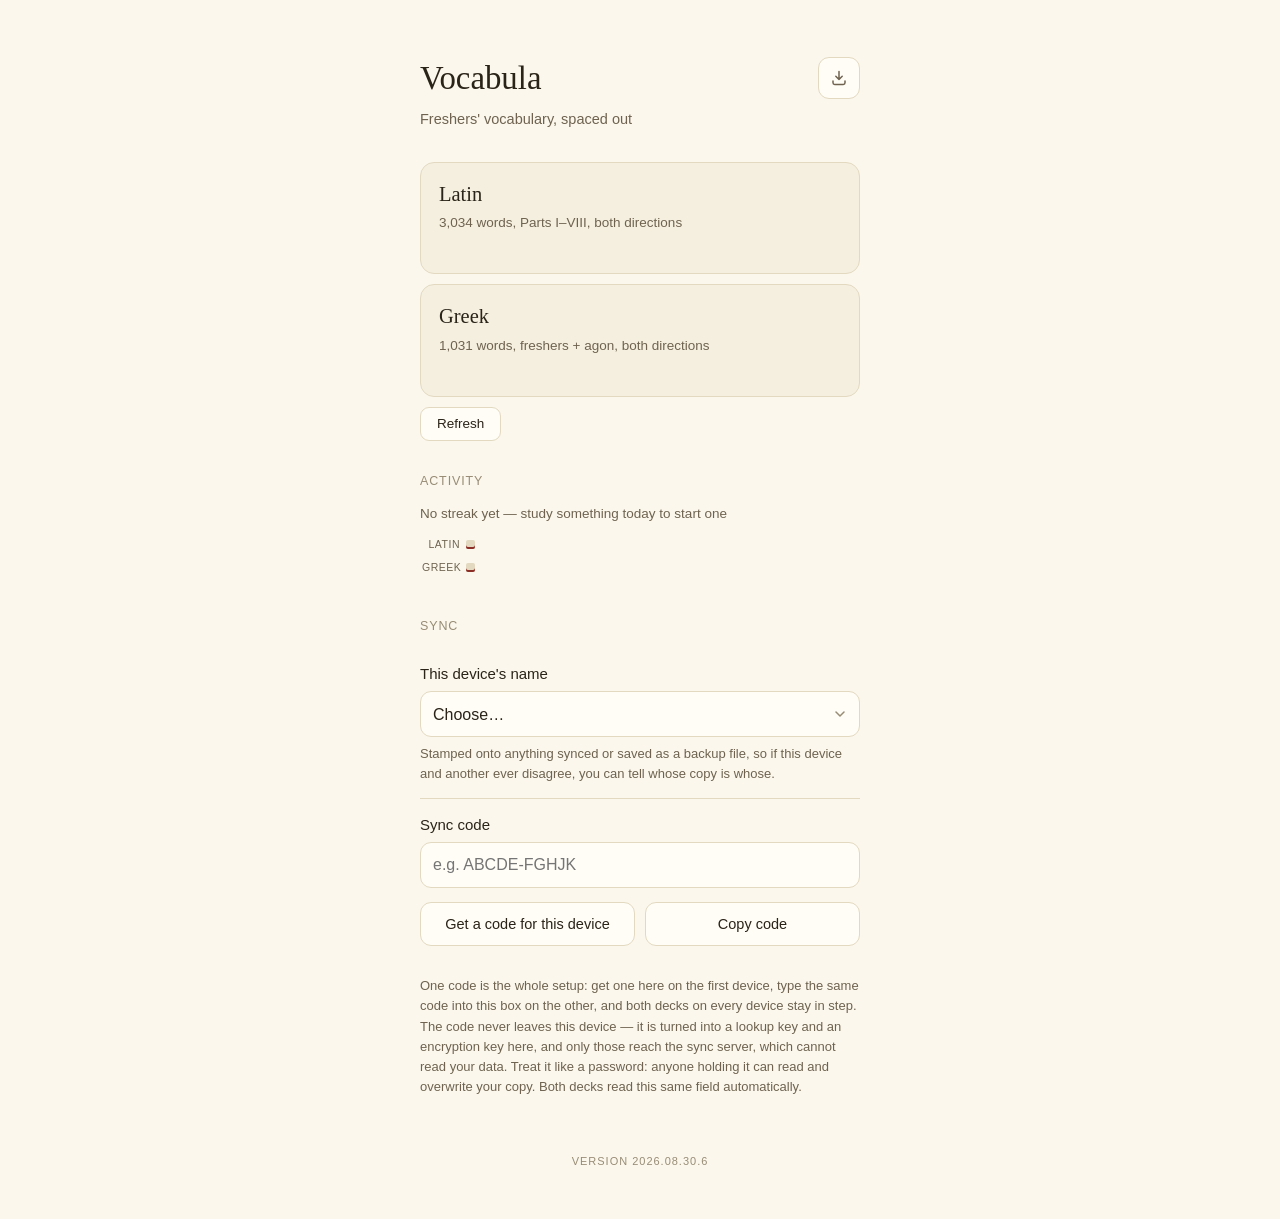
==== index.html @ e0e0a7bd "Add files via upload" ====
<!DOCTYPE html>
<html lang="en" data-palette="vellum" data-theme="light">
<head>
<meta charset="utf-8">
<meta http-equiv="Content-Security-Policy" content="default-src 'none'; script-src 'unsafe-inline' 'self'; style-src 'unsafe-inline' 'self'; img-src 'self' data:; connect-src 'self' https://vocabula-sync.karsten-vun.workers.dev; base-uri 'none'; form-action 'none'">
<meta name="viewport" content="width=device-width, initial-scale=1, viewport-fit=cover, maximum-scale=1, user-scalable=no">
<meta name="apple-mobile-web-app-capable" content="yes">
<meta name="mobile-web-app-capable" content="yes">
<meta name="apple-mobile-web-app-status-bar-style" content="default">
<meta name="apple-mobile-web-app-title" content="Vocabula">
<meta name="theme-color" content="#fbf7ec">
<link rel="apple-touch-icon" href="icon-180.png">
<link rel="icon" href="icon-180.png">
<title>Vocabula</title>
<link rel="stylesheet" href="palettes.css?v=2026.08.30.6">
<!-- Phase 2 (PHASE2_PLAN.md §2.1): the deck list itself, read by the script
     below instead of a hand-written DECKS array. 'self' added to script-src
     above for this -- the old 'unsafe-inline'-only policy blocks a real
     src= script load, same class of gap as the connect-src CSP bug found
     2026-08-16 (that one silently killed fetch(), this one would have
     silently killed the entire page: REGISTRY undefined, every script below
     throwing on first reference).

     Two more pre-existing CSP gaps found live while testing this change,
     fixed in the same line since both were sitting right here: `img-src
     'self'` (no `data:`) was silently blocking the <select> arrow's inline
     SVG background-image everywhere on this page, and `connect-src` never
     included `'self'`, so the version-link self-correction fetch() a few
     screens down (`fetch('deck.html')`) has likely never actually run --
     the version text you see has only ever been the hardcoded fallback,
     manually kept in step. Neither is new; both were just never caught
     because nothing before this session read this page's own console. -->
<script src="decks/registry.js?v=2026.08.30.6"></script>
<!-- shared.js and palettes.css carry ?v=<BUILD> from 2026.08.20.3, and the
     number must be bumped with BUILD (sec95c pins that it matches).
     Why: these two are the only files both pages load by a fixed name, and a
     browser keys its cache on the whole URL. Without the query, a returning
     visitor gets the NEW deck.html against a cached OLD shared.js -- which is
     not a cosmetic problem: 2026.08.20.2 moved avgMsPerRating() into
     shared.js and renderCounts() calls it unguarded on every card, so the
     study screen threw ReferenceError on the first word. Reproduced in the
     in-app browser the same day (transferSize:0 on shared.js, currentStreak
     defined, avgMsPerRating not). The query makes each build's pair a
     distinct URL, so the two can never be mismatched again. -->
<script src="shared.js?v=2026.08.30.6"></script>
<script>
// The launcher's own chrome is always Vellum (fixed, not switchable -- see the
// :root comment below); only light/dark follows the system. Stamped on <html>
// before first paint so palettes.css supplies every variable from the start.
(function(){
  var mq=window.matchMedia&&matchMedia('(prefers-color-scheme: dark)');
  var set=function(){ document.documentElement.dataset.theme=(mq&&mq.matches)?'dark':'light'; };
  set(); if(mq&&mq.addEventListener) mq.addEventListener('change',set);
})();
</script>
<style>
:root{
  --serif:"Palatino","Palatino Linotype","Book Antiqua",Georgia,serif;
  --sans:-apple-system,BlinkMacSystemFont,"SF Pro Text","Helvetica Neue",Arial,sans-serif;
  /* Vellum, the launcher's own chrome colour -- fixed here, not switchable.
     Every colour variable (--bg/--panel/--ink/--coral/--again/--good/...) comes
     from palettes.css via the data-palette="vellum" + data-theme stamped on
     <html> above -- the SAME file the decks read, so this page can never again
     fall out of step with the palette list (it did, 2026-08-16: a hand-copied
     table here lacked the five newest palettes and still carried two retired
     ones, so a deck on Steel or Rubric got a Vellum border, and the retention-
     coloured strip mixed an undefined --again into transparency). The palette
     machinery is used here for exactly one other thing: reading each deck's
     own --coral off a throwaway scoped probe element (paletteAccent() in the
     script), so that deck's nav card can wear its own accent as a border. The
     strip's own colours stay the launcher's vellum, deliberately (2026-08-16,
     scaled back from a per-deck-themed card after it read as cluttered). */
}
/* Today's numbers, inside that deck's own nav card -- replaces the 35-day
   dot-strip that used to live here (2026-08-16, his direct ask: the history
   view is secondary, per-day stats for the deck in front of him matter more).
   One line, no box of its own, same muted small-text idiom as .d above. */
.todayStats{margin-top:8px;font-size:12.5px;color:var(--muted);min-height:1.3em}
*{box-sizing:border-box;-webkit-tap-highlight-color:transparent}
html,body{margin:0;padding:0;background:var(--bg)}
body{
  color:var(--ink); font-family:var(--sans); font-size:16px; line-height:1.6;
  -webkit-font-smoothing:antialiased; -webkit-text-size-adjust:100%;
  padding:calc(52px + env(safe-area-inset-top)) 20px calc(40px + env(safe-area-inset-bottom));
  max-width:30rem; margin:0 auto;
}
h1{font-family:var(--serif);font-weight:400;font-size:2.05rem;margin:0 0 4px}
.sub{color:var(--muted);font-size:14.5px;margin:0 0 30px}

/* ---------- nav cards, same visual language as the decks' own .dir cards ---------- */
a.card{display:block;text-decoration:none;color:inherit;background:var(--panel);
  border:1px solid var(--line);border-radius:14px;padding:15px 18px;margin-bottom:10px}
a.card:active{border-color:var(--coral);background:var(--accent-soft)}
a.card .t{font-family:var(--serif);font-size:1.28rem;margin-bottom:2px}
a.card .d{color:var(--muted);font-size:13.5px}

/* ---------- section labels, same idiom as the decks' .sect h2 ---------- */
.sect{margin-top:30px}
.sect h2{font-size:12.5px;font-weight:500;color:var(--faint);text-transform:uppercase;
  letter-spacing:.07em;margin:0 0 12px}

/* ---------- fields, identical component language to each deck's own Settings ---------- */
.field{padding:14px 0;border-bottom:1px solid var(--line)}
.field:last-child{border-bottom:none}
.field label{display:block;font-size:15px;margin-bottom:5px}
.field .fh{font-size:13px;color:var(--muted);line-height:1.55;margin-top:7px}
.field input[type=text],.field input[type=password],.field select{
  width:100%;height:46px;border:1px solid var(--line);border-radius:11px;padding:0 12px;
  font-size:16px;background:var(--raise);color:var(--ink);font-family:inherit}
.field select{-webkit-appearance:none;appearance:none;
  background-image:url('data:image/svg+xml;utf8,<svg xmlns="http://www.w3.org/2000/svg" width="10" height="6"><path d="M1 1l4 4 4-4" fill="none" stroke="%23988c75" stroke-width="1.5" stroke-linecap="round" stroke-linejoin="round"/></svg>');
  background-repeat:no-repeat;background-position:right 14px center;padding-right:32px}
.field #fDeviceOther{margin-top:10px}
.savedTag{display:inline-flex;align-items:center;gap:5px;font-size:12.5px;color:var(--good);
  margin-left:8px;opacity:0;transition:opacity .25s ease}
.savedTag.on{opacity:1}

/* ---------- Export all (2026-08-21, his ask -- Riverbank's launcher feature,
   re-plumbed for this page's async storage). The glyph is this page's own:
   an arrow settling into an open tray, drawn in the select-arrow's stroke
   style (1.5px, round caps, currentColor) rather than Riverbank's heavy
   unicode arrow, which sat oddly against everything else here. Beside the
   h1, so saving backups reads as an app-level act, not one deck's. ---------- */
.h1Row{display:flex;align-items:center;justify-content:space-between;gap:12px;margin:0 0 4px}
.h1Row h1{margin-bottom:0}
.exportBtn{flex:0 0 auto;width:42px;height:42px;display:flex;align-items:center;justify-content:center;
  border:1px solid var(--line);border-radius:11px;background:var(--raise);color:var(--muted);cursor:pointer;padding:0}
.exportBtn:active{border-color:var(--coral);background:var(--accent-soft);color:var(--ink)}
.exportBtn:disabled{opacity:.5;cursor:default}
.exportNote{font-size:12.5px;color:var(--muted);margin:2px 0 0;min-height:0}
.exportNote:empty{margin:0}
.exportNote.bad{color:var(--coral)}

/* ---------- version line, same idiom as the decks' own .build ---------- */
.verlink{display:block;text-align:center;margin:34px 0 0;padding:8px;font-size:11px;
  letter-spacing:.09em;text-transform:uppercase;color:var(--faint);text-decoration:none}
.verlink:active{color:var(--coral)}

/* ---------- sync code row: the code field's action buttons + status line ---------- */
.pairRow{display:flex;gap:10px;margin-top:10px}
.pairBtn{flex:1;min-height:44px;border:1px solid var(--line);border-radius:11px;background:var(--raise);
  color:var(--ink);font-size:14.5px;font-family:inherit;cursor:pointer;padding:8px 10px;line-height:1.25}
.pairBtn:active{border-color:var(--coral);background:var(--accent-soft)}
.pairPanel{margin-top:12px;padding:14px;border:1px solid var(--line);border-radius:11px;background:var(--raise)}
.pairPanel textarea{width:100%;border:1px solid var(--line);border-radius:9px;
  padding:8px 10px;font-size:12.5px;font-family:ui-monospace,Menlo,monospace;color:var(--muted);
  background:var(--panel);resize:vertical;word-break:break-all}
.pairStatus{font-size:13px;color:var(--good);margin-top:10px;min-height:1em}
.pairStatus.bad{color:var(--coral)}

/* ---------- manual force-refresh of the two cards above, straight off the
   sync server -- see the big comment block near renderDeckProgress() below
   for why this exists at all. Small and secondary by design: the automatic
   check already runs on every load, this is only for "no, right now". ---------- */
.refreshRow{display:flex;align-items:center;gap:12px;margin:2px 0 26px}
.refreshBtn{height:34px;padding:0 16px;border:1px solid var(--line);border-radius:9px;
  background:var(--raise);color:var(--ink);font-size:13.5px;font-family:inherit;cursor:pointer}
.refreshBtn:active{border-color:var(--coral);background:var(--accent-soft)}
.refreshBtn:disabled{opacity:.5;cursor:default}
.refreshStatus{font-size:12.5px;color:var(--muted)}
.refreshStatus.bad{color:var(--coral)}

/* ---------- Phase 2 (PHASE2_PLAN.md §2.2): cross-deck dashboard. Read-only
   throughout, same guarantee as the per-card strips above -- everything here
   only ever reads state[KEY], nothing is written back to any deck. ---------- */
.streakLine{font-size:13.5px;color:var(--muted);margin-bottom:10px;min-height:1.4em}
/* One shared horizontal scroll for every visible deck's row, so scrolling is
   a single action across all of them at once (PLATFORM_PLAN.md §6a) rather
   than N independently-scrolling strips that drift out of alignment. */
.calAllScroll{overflow-x:auto;-webkit-overflow-scrolling:touch;padding:2px 2px 10px}
.calDeckRow{display:flex;align-items:center;gap:6px;margin-bottom:6px}
.calDeckRow:last-child{margin-bottom:0}
.calDeckRow .lbl{flex:0 0 auto;width:38px;font-size:10.5px;color:var(--muted);
  text-transform:uppercase;letter-spacing:.05em;text-align:right}
.calDeckRow .dots{display:flex;gap:2px}
.calDot{width:9px;height:9px;border-radius:2px;background:var(--line);flex:0 0 auto}
.calDot.today{box-shadow:inset 0 -2px 0 var(--coral)}
</style>
</head>
<body>
<div class="h1Row">
  <h1>Vocabula</h1>
  <button type="button" id="btnExportAll" class="exportBtn" aria-label="Save a backup file of every deck">
    <svg width="18" height="18" viewBox="0 0 18 18" aria-hidden="true">
      <path d="M9 2.5v8M5.8 7.3L9 10.5l3.2-3.2" fill="none" stroke="currentColor" stroke-width="1.5" stroke-linecap="round" stroke-linejoin="round"/>
      <path d="M3 12v1.8A1.7 1.7 0 0 0 4.7 15.5h8.6a1.7 1.7 0 0 0 1.7-1.7V12" fill="none" stroke="currentColor" stroke-width="1.5" stroke-linecap="round" stroke-linejoin="round"/>
    </svg>
  </button>
</div>
<p class="sub">Freshers' vocabulary, spaced out</p>
<p class="exportNote" id="exportNote"></p>

<div id="deckCards"></div>
<div class="refreshRow">
  <button type="button" id="btnRefreshCards" class="refreshBtn">Refresh</button>
  <span class="refreshStatus" id="refreshStatus"></span>
</div>
<div class="sect">
  <h2>Activity</h2>
  <div class="streakLine" id="streakLine"></div>
  <div class="calAllScroll" id="calAllScroll"></div>
</div>
<div class="sect">
  <h2>Sync</h2>
  <div class="field">
    <label for="fDevice">This device's name</label>
    <select id="fDevice">
      <option value="" disabled hidden>Choose…</option>
      <option value="Mac">Mac</option>
      <option value="Mac Web">Mac Web</option>
      <option value="iPhone">iPhone</option>
      <option value="iPhone Web">iPhone Web</option>
      <option value="other">Other…</option>
    </select>
    <input type="text" id="fDeviceOther" placeholder="Device name" autocapitalize="words" autocorrect="off" spellcheck="false" hidden>
    <div class="fh">Stamped onto anything synced or saved as a backup file, so if this device and another ever disagree, you can tell whose copy is whose.</div>
  </div>
  <div class="field">
    <label for="fSyncCode">Sync code <span class="savedTag" id="savedCode">✓ saved</span></label>
    <input type="text" id="fSyncCode" placeholder="e.g. ABCDE-FGHJK" autocapitalize="characters" autocorrect="off" spellcheck="false" autocomplete="off">
    <div class="pairRow" style="margin-top:14px">
      <button type="button" id="btnNewCode" class="pairBtn">Get a code for this device</button>
      <button type="button" id="btnCopyCode" class="pairBtn">Copy code</button>
    </div>
    <div class="pairStatus" id="pairStatus"></div>
    <div class="fh">One code is the whole setup: get one here on the first device, type the same code
      into this box on the other, and both decks on every device stay in step. The code never leaves
      this device — it is turned into a lookup key and an encryption key here, and only those reach
      the sync server, which cannot read your data. Treat it like a password: anyone holding it can
      read and overwrite your copy. Both decks read this same field automatically.</div>
  </div>
</div>

<a class="verlink" id="verLink" href="deck.html?deck=latin#changelog">Version 2026.08.30.6</a>

<script>
// ---------- shared sync settings: the ONE place the sync code and this device's
// name live, read by both decks (deck.html's loadSyncShared()) and this page.
// The code is never copied into a deck's own state, so it can never end up in
// a payload or an export. The old gist key (vocabula.gist.v1) is read once for
// its device name and then removed -- it held a token nothing needs any more.
const SYNC_SHARED_KEY='vocabula.sync.v1';
const LEGACY_GIST_SHARED_KEY='vocabula.gist.v1';
const SYNC_ENDPOINT='https://vocabula-sync.karsten-vun.workers.dev';
const SYNC_MAX_BYTES=20*1024*1024;   // mirrors deck.html's own cap -- matches the Worker's, KV values top out at 25 MiB
const SYNC_KEEPALIVE_MAX=60*1024;    // mirrors deck.html's own -- a keepalive fetch over ~64KiB is a spec-level network error, not just a dropped flag
const $=id=>document.getElementById(id);
function loadShared(){
  let cur={};
  try{ cur=JSON.parse(localStorage.getItem(SYNC_SHARED_KEY))||{}; }catch(e){}
  if(cur&&typeof cur==='object'&&Object.prototype.hasOwnProperty.call(cur,'__proto__')) delete cur['__proto__'];
  // installId (2026.08.19.5): one permanent random id per copy of the app,
  // minted by whichever page reads the shared blob first and never changed --
  // same rule and same alphabet as deck.html's randomInstallId(). Stamped on
  // the launcher's own push as `from` so the sync Worker can tell installs
  // apart (it keeps a spare copy only when a different install takes over).
  const out={syncCode:(typeof cur.syncCode==='string')?cur.syncCode:'', deviceName:(typeof cur.deviceName==='string')?cur.deviceName:'',
             installId:(typeof cur.installId==='string'&&/^[a-z0-9]{8}$/.test(cur.installId))?cur.installId:''};
  let changed=false;
  try{
    const legacy=localStorage.getItem(LEGACY_GIST_SHARED_KEY);
    if(legacy){
      try{ const g=JSON.parse(legacy); if(g&&typeof g.deviceName==='string'&&!out.deviceName) out.deviceName=g.deviceName; }catch(e){}
      localStorage.removeItem(LEGACY_GIST_SHARED_KEY);
      changed=true;
    }
  }catch(e){}
  if(!out.installId){ out.installId=randomInstallId(); changed=true; }
  if(changed) saveShared(out);
  return out;
}
function randomInstallId(){
  const chars='abcdefghijklmnopqrstuvwxyz0123456789';
  const bytes=crypto.getRandomValues(new Uint8Array(8));
  let s=''; for(let i=0;i<8;i++) s+=chars[bytes[i]%chars.length];
  return s;
}
// Writes back on top of whatever the blob already holds. It used to rebuild
// the blob from {syncCode, deviceName} alone and so silently dropped the
// extraction key deck.html keeps in the same blob every time a name or a new
// code was saved here (found 2026-08-19, fixed with the installId work --
// deck.html's saveSyncShared() now spreads the current object the same way).
function saveShared(patch){
  let cur={};
  try{ cur=JSON.parse(localStorage.getItem(SYNC_SHARED_KEY))||{}; }catch(e){}
  if(cur&&typeof cur==='object'&&Object.prototype.hasOwnProperty.call(cur,'__proto__')) delete cur['__proto__'];
  const next=Object.assign({syncCode:'',deviceName:''},cur,patch);
  try{ localStorage.setItem(SYNC_SHARED_KEY, JSON.stringify(Object.assign({},next,{syncCode:next.syncCode||'',deviceName:next.deviceName||''}))); }catch(e){}
  return next;
}
function flash(id){
  const el=$(id);
  el.classList.add('on');
  clearTimeout(el._t);
  el._t=setTimeout(()=>el.classList.remove('on'),1600);
}
// Presets cover the devices actually in use; "Other…" reveals a free-text
// field for anything else, so the dropdown never blocks an unlisted device.
const DEVICE_PRESETS=['Mac','Mac Web','iPhone','iPhone Web'];
function applyDeviceName(name){
  if(DEVICE_PRESETS.includes(name)){
    $('fDevice').value=name; $('fDeviceOther').hidden=true; $('fDeviceOther').value='';
  }else if(name){
    $('fDevice').value='other'; $('fDeviceOther').hidden=false; $('fDeviceOther').value=name;
  }else{
    $('fDevice').value=''; $('fDeviceOther').hidden=true; $('fDeviceOther').value='';
  }
}
(function init(){
  const s=loadShared();
  applyDeviceName(s.deviceName||'');
  $('fSyncCode').value=s.syncCode||'';
})();
$('fDevice').addEventListener('change',e=>{
  const v=e.target.value;
  if(v==='other'){
    $('fDeviceOther').hidden=false; $('fDeviceOther').focus();
    saveShared({deviceName:$('fDeviceOther').value.trim()});
  }else{
    $('fDeviceOther').hidden=true; $('fDeviceOther').value='';
    saveShared({deviceName:v});
  }
});
$('fDeviceOther').addEventListener('change',e=>{ saveShared({deviceName:e.target.value.trim()}); });

// ---------- the sync code itself. Same helpers as deck.html's, kept
// deliberately tiny and identical: a readable 10-character code with no
// 0/O/1/I, normalised on input (case, spaces, optional dash), rejected rather
// than guessed when it isn't one. Changing an existing code asks first --
// this device stops syncing with anything still on the old one -- and Cancel
// is a genuine no-op. What the DECKS do about a changed code (look at what the
// new slot holds before pushing anything) is decided there, on their next
// load, from this same field.
function randomSyncCode(){
  const chars='ABCDEFGHJKLMNPQRSTUVWXYZ23456789';
  const bytes=crypto.getRandomValues(new Uint8Array(10));
  let s=''; for(let i=0;i<10;i++){ s+=chars[bytes[i]%chars.length]; if(i===4) s+='-'; }
  return s;
}
function normaliseSyncCode(raw){
  const s=String(raw||'').toUpperCase().replace(/[^A-Z2-9]/g,'');
  if(s.length!==10||/[01IO]/.test(s)) return null;
  return s.slice(0,5)+'-'+s.slice(5);
}
function pairStatus(msg,bad){
  const el=$('pairStatus');
  el.textContent=msg||'';
  el.classList.toggle('bad',!!bad);
}
function replaceMessage(){
  return 'This device already has a sync code set up.\n\n'+
    'OK = replace it with the new one. This device will stop syncing with anything still on the old code; '+
    'each deck looks at what the new code holds before it pushes anything.\n'+
    'Cancel = keep the code this device already has.';
}
// Distinct from replaceMessage() above, and used only by btnNewCode(): that
// button now pushes both decks' local copies immediately (see
// pushDeckFromLauncher()), unlike typing an existing code into the field
// above, which still only ever defers to each deck's own reconcile-first
// check on its next load. Sharing one message between the two would either
// overclaim what typing a code in does, or underclaim what generating one now
// does -- worth the extra function to keep both honest.
function replaceAndPushMessage(){
  return 'This device already has a sync code set up.\n\n'+
    'OK = replace it with a new one and push what’s on this device up to it right now. '+
    'This device will stop syncing with anything still on the old code.\n'+
    'Cancel = keep the code this device already has.';
}
$('fSyncCode').addEventListener('change',e=>{
  const raw=e.target.value, cur=loadShared().syncCode;
  if(!raw.trim()){
    if(cur&&confirm('Switch sync off on this device? Nothing is deleted anywhere; the other devices keep going. You can type the same code back in later.')){
      saveShared({syncCode:''}); pairStatus('Sync switched off on this device.');
    } else e.target.value=cur;
    return;
  }
  const code=normaliseSyncCode(raw);
  if(!code){ pairStatus('That doesn’t look like a sync code — it is ten letters/digits, like ABCDE-FGHJK.',true); e.target.value=cur; return; }
  if(code===cur){ e.target.value=cur; return; }
  if(cur&&!confirm(replaceMessage())){ e.target.value=cur; pairStatus('Left as it was.'); return; }
  saveShared({syncCode:code}); e.target.value=code; flash('savedCode');
  pairStatus('Code saved — open a deck and it will pick up whatever this code holds.');
  renderAll(); checkSync(true);
});
// Pushes both decks' current local copies up under the fresh code, rather
// than just minting it and hoping the owner remembers to open a deck
// afterward -- see pushDeckFromLauncher()'s own comment for why that hope was
// exactly the gap. The field and both buttons stay disabled for the round
// trip: the old version showed a green "✓ saved" tag and a plain, calmly-
// sitting code the instant it was minted, which read as "done" well before
// anything had reached the server -- copy it and switch devices in that gap
// and the other end found nothing under the code at all, not a stale copy
// (FINALISATION_PLAN.md §5.2). Disabling the controls can't stop a tab close,
// but it does make "not done yet" impossible to miss, and makes copying the
// code out mid-push a deliberate act rather than the easy default.
let newCodeBusy=false;
$('btnNewCode').addEventListener('click',async()=>{
  if(newCodeBusy) return;
  const cur=loadShared().syncCode;
  if(cur&&!confirm(replaceAndPushMessage())){ pairStatus('Left as it was.'); return; }
  const code=randomSyncCode();
  saveShared({syncCode:code}); $('fSyncCode').value=code;
  newCodeBusy=true;
  const btnNew=$('btnNewCode'), btnCopy=$('btnCopyCode'), field=$('fSyncCode');
  btnNew.disabled=true; btnCopy.disabled=true; field.disabled=true;
  btnNew.textContent='Saving…';
  pairStatus('Saving to the sync server — don’t switch devices yet…');
  try{
    if(!dbPromise) dbPromise=openDeckDb();
    const db=await dbPromise;
    const deviceName=loadShared().deviceName||'';
    const results=await Promise.allSettled(DECKS.map(d=>pushDeckFromLauncher(db,code,d,deviceName)));
    const outcomes=results.map((r,i)=>r.status==='fulfilled'?r.value:{id:DECKS[i].id,ok:false,error:(r.reason&&r.reason.message)||String(r.reason)});
    const pushed=outcomes.filter(o=>o.ok);
    const failed=outcomes.filter(o=>o.ok===false&&!o.skipped);
    const skipped=outcomes.filter(o=>o.skipped);
    if(failed.length){
      pairStatus('Pushed '+pushed.length+' of '+(outcomes.length-skipped.length)+' — '+
        failed.map(o=>o.id+' failed ('+o.error+')').join('; ')+
        '. Try again before switching devices.',true);
    } else if(!pushed.length){
      pairStatus('No deck has been opened on this device yet, so there was nothing local to push. '+
        'Open Latin or Greek here first — it will push its own copy up on its own.');
    } else {
      flash('savedCode');
      pairStatus('New code saved and pushed'+(skipped.length?' ('+skipped.map(o=>o.id).join(', ')+' skipped — never opened here)':'')+
        ' — safe to type into the other device now.');
    }
    await renderAll();
  } finally {
    newCodeBusy=false;
    btnNew.disabled=false; btnCopy.disabled=false; field.disabled=false;
    btnNew.textContent='Get a code for this device';
  }
});
$('btnCopyCode').addEventListener('click', async ()=>{
  const code=loadShared().syncCode;
  if(!code){ pairStatus('No code on this device yet — get one first.',true); return; }
  try{ await navigator.clipboard.writeText(code); pairStatus('Copied — type or paste it into the other device.'); return; }catch(e){}
  // navigator.clipboard.writeText can silently reject with no error a user
  // ever sees, notably inside an installed (Add to Home Screen/Dock)
  // standalone PWA on iOS -- exactly how this app is normally run. The
  // older, synchronous execCommand path doesn't depend on the async
  // Permissions API at all, so it's tried here as a second real attempt.
  const el=$('fSyncCode'); el.focus(); el.select();
  try{ if(document.execCommand('copy')){ pairStatus('Copied.'); return; } }catch(e){}
  pairStatus('Couldn’t copy automatically — the code above is selected; copy it by hand.',true);
});

// ---------- version line: the text above is a hardcoded fallback (kept in step
// by hand, same discipline as the rest of a BUILD bump) so it's never blank --
// this then confirms/corrects it live against deck.html's own const BUILD, so
// a forgotten hand-edit here can't go stale silently. ----------
fetch('deck.html',{cache:'no-store'}).then(r=>r.text()).then(text=>{
  const m=text.match(/const BUILD='([^']+)'/);
  if(m) $('verLink').textContent='Version '+m[1];
}).catch(()=>{ /* offline or blocked -- the hardcoded fallback above stands */ });

// ============================================================
// Per-deck card content: today's stats, one line, inside that deck's own
// nav card. READ-ONLY throughout -- everything below only ever reads a
// deck's stores, never writes them. This page cannot alter either deck's
// real state. The maths (dayKey/heatCellBg/etc.) is copied verbatim from
// deck.html, with S.settings.* turned into explicit parameters since this
// page holds two decks' state at once, not one global S.
//
// Where a deck's state lives (Phase 1 step 3, 2026-08-16): IndexedDB
// `vocabula`, store `state`, key = the deck's KEY -- everything but the review
// log, which is all this page needs (days + settings + palette/theme/summary).
// The pre-cutover copies (IndexedDB `kv` blob, localStorage full blob) are
// read as fallbacks so a device that has not opened a deck since the cutover
// still shows something. Palette/theme for the card border come from the
// tiny boot record in localStorage (KEY.boot) synchronously, so the border
// is right on the very first frame; everything else fills in as soon as
// IndexedDB answers.
//
// This card's own content has been redesigned twice on the same day
// (2026-08-16) and both times the record of what was tried and rejected is
// worth keeping so a future session doesn't re-walk the same ground:
//   1. Original: a two-line card (35-day dot-strip + four stat chips, all
//      re-themed to that deck's own saved palette) -- cut for reading as
//      cluttered (PLATFORM_PLAN.md §6b).
//   2. Scaled back to one line, a plain 35-day dot-strip, no numbers, in the
//      launcher's own fixed vellum.
//   3. **This version**: even the dot-strip is gone from the card. His own
//      direct ask -- history-over-time is secondary, what matters on this
//      page is today's numbers for the deck in front of him. The 35-day (and
//      full-history) view didn't disappear, it moved to its own "Activity"
//      section below the cards, shared across both decks on one axis -- see
//      that section's own comment further down. The card itself now shows
//      only: the existing "what to do now" line (summaryLine(), unchanged)
//      and a new one-line today readout (renderTodayStats(), below).
// The deck's saved palette still shows up on the card, just as its border
// only -- paletteAccent() below pulls one colour (--coral) off a throwaway
// scoped probe element (palettes.css being the single source of truth).
// ============================================================
const HOUR=3600000, DAY=86400000;
const dayKey=(ts,roll)=>Math.floor((ts-new Date(ts).getTimezoneOffset()*60000-roll*HOUR)/DAY);
// Phase 2 (PHASE2_PLAN.md §2.1): DECKS now derives from REGISTRY (decks/
// registry.js) instead of being hand-written here -- a deck added to the
// registry shows up on the launcher with no index.html edit. Archived decks
// (D3) are filtered out: hidden from the launcher, not deleted -- their
// storage/sync slot is untouched and they stay reachable by a direct
// deck.html?deck=<id> URL or a pinned icon.
// Phase 4 (PHASE3_4_HANDOFF.md §2): mergeRegistry (shared.js) folds in any
// device-created decks (localStorage, USER_DECKS_KEY) alongside the static
// REGISTRY -- a triaged deck shows up on the launcher with no further
// wiring, same as the static rows always have.
function loadUserDecks(){
  try{ const v=JSON.parse(localStorage.getItem(USER_DECKS_KEY)); return Array.isArray(v)?v:[]; }
  catch(e){ return []; }
}
const DECKS=mergeRegistry(REGISTRY,loadUserDecks()).filter(d=>!d.archived).map(d=>({
  id:d.id, key:d.key, title:d.title, blurb:d.blurb,
  card:'card'+d.id, today:'today'+d.id
}));
function esc(s){ return String(s==null?'':s).replace(/[&<>"']/g,c=>({'&':'&amp;','<':'&lt;','>':'&gt;','"':'&quot;',"'":'&#39;'}[c])); }
// Renders the deck nav cards from DECKS -- replaces two hand-written
// <a class="card"> blocks. Must run before renderAll(), which looks up
// each card/today/sub element by id.
function renderDeckCards(){
  $('deckCards').innerHTML=DECKS.map(d=>
    '<a class="card" href="deck.html?deck='+esc(d.id)+'" id="'+d.card+'">'+
      '<div class="t">'+esc(d.title)+'</div>'+
      '<div class="d" id="'+d.card+'Sub">'+esc(d.blurb)+'</div>'+
      '<div class="todayStats" id="'+d.today+'"></div>'+
    '</a>'
  ).join('');
}


// One colour, read off palettes.css via a throwaway scoped element rather
// than a hand-copied hex table -- keeps the CSS the only place these values
// are ever written down. display:none would risk an unresolved computed
// style in some engines since it drops the box entirely; visibility:hidden
// keeps the box (zero-sized, off-flow) so the custom property still resolves.
// An unknown palette name simply inherits the launcher's own vellum accent.
function paletteAccent(palette,theme){
  const probe=document.createElement('div');
  probe.style.cssText='position:absolute;visibility:hidden;width:0;height:0;overflow:hidden';
  probe.dataset.palette=palette; probe.dataset.theme=theme;
  document.body.appendChild(probe);
  const c=getComputedStyle(probe).getPropertyValue('--coral').trim();
  probe.remove();
  return c;
}
function resolveTheme(theme){
  if(theme==='auto') return (window.matchMedia&&matchMedia('(prefers-color-scheme: dark)').matches)?'dark':'light';
  return theme==='dark'?'dark':'light';
}
function paintBorder(cardId,palette,theme){
  const c=paletteAccent(palette||'vellum',resolveTheme(theme));
  if(c) $(cardId).style.borderColor=c;
}
// "What to do now" (PHASE2_PLAN.md §2.3/§2.2): reads a deck's own
// S.summary, written by that deck on every save() and once at boot. A
// device that has never opened this deck since the build carrying §2.3
// shipped has no summary yet -- renderDeckCards()'s static blurb stands
// until it does, same "never blank, degrade to the fallback" idiom as the
// version link at the foot of this page.
function relDay(day,todayKey){
  const diff=todayKey-day;
  if(diff<=0) return null;                 // today, or (clock skew) the future -- say nothing extra
  return diff===1?'yesterday':(diff+' days ago');
}
function summaryLine(data,rollover){
  if(!data||!data.summary) return null;
  const sum=data.summary;
  const d=dayKey(Date.now(),rollover);
  const n=(sum.due|0)+(sum.learn|0)+(sum.intro|0);
  const base=n?(n+' word'+(n===1?'':'s')+' ready'):'Nothing due right now';
  const rel=relDay(sum.day,d);
  return rel?(base+' · as of '+rel):base;
}
// Compact duration text -- "0m" / "<1m" / "6m" / "1h 12m". Rounds to the
// minute; nothing on a launcher card needs second-level precision. Exact zero
// is its own case: "<1m" for a day with no study at all claims a few seconds
// that never happened, and it read especially oddly next to a done-count of
// nothing. "<1m" now means what it says -- some study, under a minute of it.
function fmtDuration(ms){
  if(!(ms>0)) return '0m';
  const mins=Math.round(ms/60000);
  if(mins<1) return '<1m';
  if(mins<60) return mins+'m';
  return Math.floor(mins/60)+'h '+(mins%60)+'m';
}
// avgMsPerRating() moved to shared.js (2026-08-20) so deck.html's own
// top-bar time estimate reads the exact same number, not a second
// implementation that could drift from this one.
// Today's numbers for one deck (his 2026-08-16 ask, replacing the 35-day
// dot-strip that used to render here -- see the section comment above).
// "Due" is deliberately the narrow FSRS sense (S.summary.due alone,
// genuinely-scheduled reviews) rather than the broader due+learn+intro
// "ready" total the .d line above already shows -- a distinct, useful
// number, not a restatement. Time spent comes straight from today's day
// record; the "~Nm to go" projection (spent + avg-ms/rating × words still
// ready) only appears once there's enough trailing data to make it more
// than a guess, and only when there's anything left to project.
// `done` is read from today's own day record, NOT from summary.doneToday
// (2026-08-17). The summary is a snapshot stamped when that deck last saved,
// which is why summaryLine() above discloses "as of yesterday" when it is
// stale -- but this line took doneToday from that same stale snapshot while
// taking the time beside it from today's live day record. A deck last opened
// yesterday therefore read "12 due · 143 done · 0m": yesterday's review count
// presented as today's, next to today's true zero minutes, the two halves of
// one sentence disagreeing about which day they meant. days[] is keyed by
// day, so reading it directly cannot misattribute: on a stale snapshot
// there is simply no record for today yet and it correctly says 0.
// `due` genuinely cannot be recomputed here (it needs the scheduler this
// page never loads), so it stays snapshot-derived -- with the staleness
// already disclosed one line up.
function renderTodayStats(el,data,rollover){
  if(!data||!data.summary){ el.textContent=''; return; }
  const sum=data.summary, days=data.days||{};
  const d=dayKey(Date.now(),rollover);
  const todayRec=days[d]||{};
  const spentMs=todayRec.studyMs||0;
  const done=todayRec.n|0;
  const left=(sum.due|0)+(sum.learn|0)+(sum.intro|0);
  const avg=avgMsPerRating(days,d,14);
  const timePart=(avg&&left>0) ? (fmtDuration(spentMs)+' / ~'+fmtDuration(spentMs+avg*left)) : fmtDuration(spentMs);
  el.textContent=(sum.due|0)+' due · '+done+' done · '+timePart;
}
// Paints the card border and both text lines for one deck, from a state
// object shaped like that deck's own S (minus the log). Never throws on a
// device that's never opened this deck: summaryLine()/renderTodayStats()
// both degrade to their fallback (the static blurb; an empty stats line)
// rather than showing stale or fabricated numbers.
function renderDeckProgress(cardId,todayId,data){
  const settings=(data&&data.settings)||{};
  const rollover=(settings.rollover!=null)?settings.rollover:4;
  if(data) paintBorder(cardId,data.palette,data.theme);
  const line=summaryLine(data,rollover), subEl=document.getElementById(cardId+'Sub');
  if(subEl&&line) subEl.textContent=line;
  renderTodayStats($(todayId),data,rollover);
}
// Merges N decks' day maps into one: a day counts toward the COMBINED streak
// if any visible deck studied that day. Each deck's days map is already
// keyed by that deck's own dayKey (which depends on that deck's own
// rollover hour) -- summing the integer keys directly assumes decks'
// rollover hours are close enough that a study session lands in the same
// calendar-day bucket either way. True for any realistic rollover gap; a
// combined streak is a glance-level number, not a scheduling input, so this
// approximation is deliberate, not an oversight.
//
// Each deck is passed as {days, since}: `since` is that deck's own
// streakStart, the "count my streak from here" reset in its calendar gear.
// Honouring it here is what keeps the headline consistent with the per-deck
// figures printed right beside it (2026-08-17). Before, the merge ignored
// streakStart entirely while the breakdown applied it, so a reset deck
// produced a line that contradicted itself -- "247-day streak (Latin 12 ·
// Greek 12)" -- the one number a reader trusts least being the biggest one.
function mergeDayMaps(entries){
  const merged={};
  for(const e of entries){
    const days=e.days||{}, since=e.since;
    for(const k in days){
      const n=(days[k]&&days[k].n)||0;
      if(!n) continue;
      if(since!=null&&+k<since) continue;   // before that deck's own streak reset
      (merged[k]||(merged[k]={n:0})).n+=n;
    }
  }
  return merged;
}
const CAL_REF_ROLL=4;   // shared reference rollover for the combined streak and the calendar's own date axis -- see mergeDayMaps' comment
function renderStreakLine(datasById){
  const merged=mergeDayMaps(DECKS.map(d=>{
    const data=datasById[d.id];
    return {days:(data&&data.days)||{}, since:(data&&data.settings&&data.settings.streakStart)};
  }));
  const combined=currentStreak(merged,dayKey(Date.now(),CAL_REF_ROLL),null);
  const parts=DECKS.map(d=>{
    const data=datasById[d.id]; if(!data) return null;
    const settings=data.settings||{}, rollover=(settings.rollover!=null)?settings.rollover:CAL_REF_ROLL;
    const s=currentStreak(data.days||{},dayKey(Date.now(),rollover),settings.streakStart);
    return d.title+' '+s;
  }).filter(Boolean);
  $('streakLine').textContent=(combined?combined+'-day streak':'No streak yet — study something today to start one')+
    (parts.length?' ('+parts.join(' · ')+')':'');
}
// One shared-scroll container, one row per visible deck, all sharing the
// same day columns (PLATFORM_PLAN.md §6a) so scrolling is a single action
// across every deck at once rather than N independently-scrolling strips.
// Deliberately past-only (no forecast -- that needs the scheduling engine,
// which this page never loads) and read-only with no click-through detail,
// unlike deck.html's own per-deck calendar -- "the launcher stays a reader"
// (§2.2).
// Every non-archived deck always draws a row. The per-deck show/hide
// checkboxes that used to sit above this were removed on the owner's call
// (2026-08-26): with two decks the control was one tap to hide half of a
// read-only summary and one more to bring it back, and nothing else on the
// page reads the choice. Archiving a deck is still the way to take it off
// the launcher, and that route already exists in the registry.
function renderCalStack(datasById){
  const visible=DECKS;
  if(!visible.length){ $('calAllScroll').innerHTML=''; return; }
  const d0=dayKey(Date.now(),CAL_REF_ROLL);
  let startKey=d0;
  for(const d of visible){
    const data=datasById[d.id];
    if(data&&data.created) startKey=Math.min(startKey,dayKey(data.created,CAL_REF_ROLL));
    for(const k in ((data&&data.days)||{})) startKey=Math.min(startKey,+k);
  }
  let rowsHtml='';
  for(const d of visible){
    const data=datasById[d.id]||{};
    const days=data.days||{}, settings=data.settings||{};
    // Same baseline the deck's own heatmap chip displays -- read from that
    // deck's saved heatmapAvgWindow, so a row here and that deck's own
    // calendar colour identically instead of against two different averages.
    const avgR=heatmapBaseline(days,d0,settings.heatmapAvgWindow||'month');
    const mode=settings.heatmapColourMode||'volume', accent=settings.heatmapAccent||'coral';
    let dots='';
    for(let k=startKey;k<=d0;k++){
      const bg=heatCellBg(heatRec(days,k),avgR,mode,accent);
      dots+='<div class="calDot'+(k===d0?' today':'')+'"'+(bg?' style="'+bg+'"':'')+'></div>';
    }
    rowsHtml+='<div class="calDeckRow"><div class="lbl">'+esc(d.title)+'</div><div class="dots">'+dots+'</div></div>';
  }
  $('calAllScroll').innerHTML=rowsHtml;
  const sc=$('calAllScroll'); sc.scrollLeft=sc.scrollWidth;
}
// The deck's tiny boot record (theme/palette) -- synchronous, so the border
// is right before IndexedDB has answered.
function bootRecord(key){
  try{ return JSON.parse(localStorage.getItem(key+'.boot'))||null; }catch(e){ return null; }
}
// Read-only IndexedDB access. Opened WITHOUT a version so it never upgrades
// anything; if the database does not exist yet on this device (no deck ever
// opened here) the open would create an empty one -- aborted instead, so
// this page leaves no trace. Falls back to the legacy blob and then to a
// pre-cutover localStorage copy, longest log winning where both exist.
function openDeckDb(){
  return new Promise(res=>{
    try{
      const r=indexedDB.open('vocabula');
      r.onupgradeneeded=()=>{ try{ r.transaction.abort(); }catch(e){} res(null); };
      r.onsuccess=()=>res(r.result);
      r.onerror=()=>res(null);
      r.onblocked=()=>res(null);
      // WebKit has shipped states in which indexedDB.open() fires none of the
      // four handlers above and the request simply never settles. Every caller
      // here awaits this promise, so an open that never answers is not one
      // missing statistic -- it is a button that dims and stays dim with
      // nothing written anywhere to say why. Giving up after eight seconds
      // lands on the null path, which every caller already handles, and which
      // now falls back to the legacy copy rather than to nothing (see
      // fullLocalData below). First settle wins, so a late real answer is
      // simply ignored rather than racing anything.
      setTimeout(()=>res(null),8000);
    }catch(e){ res(null); }
  });
}
function idbGet(db,store,key){
  return new Promise(res=>{
    try{
      if(!db.objectStoreNames.contains(store)) return res(null);
      const rq=db.transaction(store,'readonly').objectStore(store).get(key);
      rq.onsuccess=()=>res(rq.result||null); rq.onerror=()=>res(null);
    }catch(e){ res(null); }
  });
}
async function localData(db,key){
  let st=null, kv=null, ls=null;
  if(db){ st=await idbGet(db,'state',key); kv=await idbGet(db,'kv',key); }
  try{ ls=JSON.parse(localStorage.getItem(key)); }catch(e){}
  // `state` has no log (by design); the legacy copies do. When both the new
  // and an old copy exist, the new one is at least as fresh (every save has
  // written it since the cutover), so prefer it outright; between the two
  // legacy copies, longer log wins as the decks themselves always did.
  if(st) return st;
  if(kv&&ls) return ((kv.log&&kv.log.length)||0)>=((ls.log&&ls.log.length)||0)?kv:ls;
  return kv||ls||null;
}
// Pure: which of a deck's own local copy and a freshly-fetched synced copy is
// the one worth rendering from. Reduced to a display-only question with no
// merge and nothing to write anywhere. Local (`state`) carries no log, so
// the comparison uses the last-save/last-sync stamps the decks write on
// every save and every landed push instead. A missing fetch always falls
// back to local: no news is exactly the case where the old snapshot is all
// there is.
function fresherData(local,fetched){
  if(!fetched) return local;
  if(!local) return fetched;
  const l=(local.lastSave||0), f=(fetched.lastSave||0);
  return f>=l ? fetched : local;
}
let dbPromise=null;
async function renderAll(fetched){
  fetched=fetched||{};
  for(const d of DECKS){
    const b=bootRecord(d.key);
    if(b) paintBorder(d.card,b.palette,b.theme);
  }
  if(!dbPromise) dbPromise=openDeckDb();
  const db=await dbPromise;
  const datasById={};
  for(const d of DECKS){
    const local=await localData(db,d.key);
    const data=fresherData(local,fetched[d.id]||null);
    datasById[d.id]=data;
    renderDeckProgress(d.card,d.today,data);
  }
  // Phase 2 (PHASE2_PLAN.md §2.2): combined/per-deck streaks and the stacked
  // calendar need every deck's data at once (a combined streak can't be
  // computed one deck at a time), unlike the per-card strip/summary line
  // just above, which update as each deck's own data resolves.
  renderStreakLine(datasById);
  renderCalStack(datasById);
}
renderDeckCards();  // must exist before renderAll() looks up any card/strip/sub element by id
renderAll(); // straight from this device's stores -- the page is correct
             // immediately, never blank while the sync check below is in flight

// ============================================================
// Force-refresh: this page can only ever show whatever a deck last wrote to
// *this* device's storage, which is only current if that deck was actually
// opened here since whatever changed (a palette switch, a study session)
// elsewhere. Fetching each deck's synced copy straight from the sync server
// closes that gap without giving up the read-only guarantee: fetchDeck()
// only ever GETs and decrypts, and the result is handed to renderAll() as
// data to render *from*, never written into a deck's stores.
//
// The crypto here mirrors deck.html's exactly (same key derivation, same
// packet shape) -- one code, one slot per deck. Throttled to once a minute on
// page load (the throttle clock lives in localStorage, not a module variable,
// because this whole script re-runs on every fresh load); the button always
// checks. Two GETs per check, one per deck.
// ============================================================
const IDX_SYNC_MIN=60000;
const IDX_LAST_CHECK_KEY='vocabula.indexLastCheck.v1';
// The synced copies this page last pulled down, by deck id -- set by
// checkSync() below, read by Export all. Deliberately a plain variable and
// not storage: it is a cache of something the network can always re-answer,
// and it must not outlive the page that fetched it.
let lastFetched={};
function syncKeyMaterial(code,deckKey){ return {kvInput:'kv:'+code+':'+deckKey, encInput:'enc:'+code+':'+deckKey}; }
async function syncKeys(code,deckKey){
  const enc=new TextEncoder(), mat=syncKeyMaterial(code,deckKey);
  const kv=await crypto.subtle.digest('SHA-256',enc.encode(mat.kvInput));
  const ek=await crypto.subtle.digest('SHA-256',enc.encode(mat.encInput));
  const kvKey=Array.from(new Uint8Array(kv)).map(b=>b.toString(16).padStart(2,'0')).join('');
  // ['encrypt','decrypt'], not just 'decrypt': this page used to only ever
  // fetch (checkSync/fetchDeck), but pushDeckFromLauncher() below now needs
  // to encrypt too -- same derivation either way, just a wider usage list on
  // the derived key.
  const cryptoKey=await crypto.subtle.importKey('raw',ek,'AES-GCM',false,['encrypt','decrypt']);
  return {kvKey,cryptoKey};
}
function unb64(s){ return Uint8Array.from(atob(s),c=>c.charCodeAt(0)); }
async function gunzipBytes(bytes){
  const ds=new DecompressionStream('gzip');
  const w=ds.writable.getWriter(); w.write(bytes); w.close();
  return new Uint8Array(await new Response(ds.readable).arrayBuffer());
}
async function decryptPayload(pkt,cryptoKey){
  if(!pkt||typeof pkt.iv!=='string'||typeof pkt.data!=='string') throw new Error('bad packet');
  let buf=new Uint8Array(await crypto.subtle.decrypt({name:'AES-GCM',iv:unb64(pkt.iv)},cryptoKey,unb64(pkt.data)));
  if(pkt.z) buf=await gunzipBytes(buf);
  return JSON.parse(new TextDecoder().decode(buf));
}
// ---------- the write path, added so btnNewCode() (above) can push both
// decks' current copies up itself instead of just minting a code and hoping
// the owner remembers to open a deck afterward -- see pushDeckFromLauncher()'s
// own comment for why that hope was exactly the gap (FINALISATION_PLAN.md
// §5.2). b64/gzipBytes/encryptPayload mirror deck.html's own byte-for-byte
// (same packet shape: {v,iv,data,z}) -- the read-side twins (unb64/
// gunzipBytes/decryptPayload) already live just above, for fetchDeck().
function b64(buf){
  const u=new Uint8Array(buf); let s='';
  for(let i=0;i<u.length;i+=0x8000) s+=String.fromCharCode.apply(null,u.subarray(i,i+0x8000));
  return btoa(s);
}
async function gzipBytes(bytes){
  if(typeof CompressionStream==='undefined') return null;
  const cs=new CompressionStream('gzip');
  const w=cs.writable.getWriter(); w.write(bytes); w.close();
  return new Uint8Array(await new Response(cs.readable).arrayBuffer());
}
async function encryptPayload(obj,cryptoKey){
  let plain=new TextEncoder().encode(JSON.stringify(obj)), z=0;
  const gz=await gzipBytes(plain);
  if(gz&&gz.length<plain.length){ plain=gz; z=1; }
  const iv=crypto.getRandomValues(new Uint8Array(12));
  const data=await crypto.subtle.encrypt({name:'AES-GCM',iv:iv},cryptoKey,plain);
  return {v:1, iv:b64(iv), data:b64(data), z:z};
}
// What leaves this device -- same choke point as deck.html's own sanitised(),
// kept for the same reason: the sync code and any secret never live inside a
// deck's own state to begin with, this only guards the case where one
// somehow ends up in .settings anyway.
function sanitisedForPush(full){
  const st=Object.assign({},full.settings);
  delete st.gistTok; delete st.gistId; delete st.syncCode;
  return Object.assign({},full,{settings:st});
}
// The `state` store never carries the log (localData()'s own comment above
// explains why) -- a real push needs it, so this reads the log store too and
// stitches the two back into one state-shaped object, exactly what deck.html's
// own readStructured() does for the same two stores. The legacy fallbacks (the
// `kv` blob, pre-cutover localStorage) already carry their log inline -- see
// localData() -- so only the primary, post-cutover branch needs the extra read.
function idbGetLog(db,key){
  return new Promise(res=>{
    try{
      if(!db.objectStoreNames.contains('log')) return res([]);
      const rq=db.transaction('log','readonly').objectStore('log')
        .getAll(IDBKeyRange.bound([key,0],[key,Infinity]));
      rq.onsuccess=()=>res(rq.result||[]); rq.onerror=()=>res([]);
    }catch(e){ res([]); }
  });
}
async function fullLocalData(db,key){
  // "No database" is not "no data". localData() above has always fallen back
  // to the pre-cutover localStorage blob; this one -- which feeds Export all
  // and the launcher's own push -- returned null outright instead, so the
  // very same page could draw a deck's card from the legacy copy and, in the
  // same breath, call that deck empty when asked to back it up. Same
  // fallback, same order, one rule for both.
  if(!db){
    let ls=null; try{ ls=JSON.parse(localStorage.getItem(key)); }catch(e){}
    return (ls&&typeof ls==='object'&&!Array.isArray(ls))?ls:null;
  }
  const st=await idbGet(db,'state',key);
  if(st){ const core=Object.assign({},st); core.log=await idbGetLog(db,key); return core; }
  const kv=await idbGet(db,'kv',key);
  let ls=null; try{ ls=JSON.parse(localStorage.getItem(key)); }catch(e){}
  if(kv&&ls) return ((kv.log&&kv.log.length)||0)>=((ls.log&&ls.log.length)||0)?kv:ls;
  return kv||ls||null;
}
// Writes back only the sync-bookkeeping fields a successful push just made
// true -- lastSync/syncedLogLen/lastDevice/lastPushBytes/lastPushError --
// never anything a deck's own log/cards/settings hold. The one deliberate,
// narrow exception to this page's "read-only, cannot alter either deck's
// real state" rule (see the per-deck-card section's own comment further
// up): without it, opening that deck here afterwards would show Settings'
// "nothing synced yet" for a push that, in fact, just landed -- the same
// ambiguity §5.2 already flags for deck.html's own screens, recreated in
// miniature the moment sync can happen from this page too.
function markDeckPushed(db,key,lastSync,logLen,deviceName,bytes){
  return new Promise(res=>{
    try{
      const tx=db.transaction('state','readwrite'), store=tx.objectStore('state');
      const rq=store.get(key);
      rq.onsuccess=()=>{
        const core=rq.result; if(!core){ res(false); return; }
        core.lastSync=lastSync; core.syncedLogLen=logLen; core.lastDevice=deviceName;
        core.lastPushBytes=bytes; core.lastPushError=null; core.lastPushErrorAt=null;
        store.put(core,key);
      };
      tx.oncomplete=()=>res(true); tx.onerror=()=>res(false); tx.onabort=()=>res(false);
    }catch(e){ res(false); }
  });
}
// Pushes one deck's current local copy up under `code`. Returns
// {id, ok, skipped?, bytes?, error?} -- skipped means this device has never
// opened that deck at all (nothing local to push, not a failure); ok:false
// with an error means a real push attempt failed. A fresh code is provably
// empty (nobody else can be holding it yet -- randomSyncCode() is only ever
// called here to mint a brand new one), so pushing straight away with no
// fetch-first check is exactly as safe as newSyncCode() already relies on in
// deck.html for the same reason.
async function pushDeckFromLauncher(db,code,deckEntry,deviceName){
  const id=deckEntry.id;
  try{
    const full=await fullLocalData(db,deckEntry.key);
    if(!full) return {id,ok:false,skipped:true};
    full.lastDevice=deviceName||'this device';
    const {kvKey,cryptoKey}=await syncKeys(code,deckEntry.key);
    const pkt=await encryptPayload(sanitisedForPush(full),cryptoKey);
    pkt.from=loadShared().installId||'';   // see loadShared(): the Worker's spare-copy rule compares this
    const body=JSON.stringify(pkt);
    if(body.length>SYNC_MAX_BYTES) throw new Error('too large');
    const opts={method:'PUT',headers:{'Content-Type':'application/json'},body:body};
    if(body.length<=SYNC_KEEPALIVE_MAX) opts.keepalive=true;
    const r=await fetch(SYNC_ENDPOINT+'/sync/'+kvKey,opts);
    if(!r.ok) throw new Error('HTTP '+r.status);
    await markDeckPushed(db,deckEntry.key,Date.now(),(full.log&&full.log.length)||0,full.lastDevice,body.length);
    return {id,ok:true,bytes:body.length};
  }catch(e){
    return {id,ok:false,error:(e&&e.message)||String(e)};
  }
}
async function fetchDeck(code,deckKey){
  const {kvKey,cryptoKey}=await syncKeys(code,deckKey);
  const r=await fetch(SYNC_ENDPOINT+'/sync/'+kvKey);
  if(r.status===404) return null;                       // nothing synced under this code for this deck yet
  if(!r.ok) throw new Error('HTTP '+r.status);
  const data=await decryptPayload(await r.json(),cryptoKey);
  return (data&&data.deck===deckKey)?data:null;
}
function setRefreshStatus(msg,bad){
  const el=$('refreshStatus');
  el.textContent=msg||'';
  el.classList.toggle('bad',!!bad);
}
// force=true (the button) always checks, throttle or not, and always says
// something. force=false (page load) is silent whenever the throttle skips
// it or there's no code yet -- a device that's never set up sync shouldn't
// see a sync error it never asked for.
async function checkSync(force){
  const {syncCode}=loadShared();
  if(!syncCode){
    if(force) setRefreshStatus('Set up a sync code first',true);
    return;
  }
  if(!force){
    const last=Number(localStorage.getItem(IDX_LAST_CHECK_KEY))||0;
    if(Date.now()-last<IDX_SYNC_MIN) return;
  }
  localStorage.setItem(IDX_LAST_CHECK_KEY,String(Date.now()));
  if(force) setRefreshStatus('Checking…');
  // allSettled, not all: the two decks are fetched and decrypted
  // independently, and one failing shouldn't throw away a perfectly good
  // result already in hand for the other.
  const results=await Promise.allSettled(DECKS.map(d=>fetchDeck(syncCode,d.key)));
  const fetched={}; let failed=null;
  results.forEach((r,i)=>{ if(r.status==='fulfilled') fetched[DECKS[i].id]=r.value; else failed=r.reason; });
  // Kept, not just rendered: Export all needs exactly what this page is
  // showing, and re-fetching it on the press would be two more downloads of
  // data already in hand. Whatever this check pulled down stands until the
  // next one replaces it.
  lastFetched=fetched;
  await renderAll(fetched);
  if(force){
    if(failed) setRefreshStatus('Sync check failed ('+(failed.message||failed)+') — showing what’s on this device',true);
    else setRefreshStatus('Checked just now');
  }
}
$('btnRefreshCards').addEventListener('click',async()=>{
  const btn=$('btnRefreshCards');
  btn.disabled=true;
  await checkSync(true);
  btn.disabled=false;
});
// ---------- Export all (2026-08-21, his ask; Riverbank's launcher feature,
// re-plumbed for this page's async IndexedDB storage). One tap saves one
// dated backup file per deck that has any data on this device -- the SAME
// per-deck file deck.html's own doExport() writes, deliberately not a new
// combined format: restoring stays deck.html's own guarded, stamp-checked
// path, and sync storage is per-deck anyway. Every deck that exists is
// offered, archived ones included -- archiving hides a card, it does not
// delete the history behind it, and a backup that skipped it would be the
// one you reach for the day you need it. Downloads are spaced out, not
// fired together: Safari can silently drop all but the first download
// triggered in one instant (the same reason doExport() never triggers one
// nobody tapped for).
function downloadOneBackup(deckId,obj){
  const blob=new Blob([JSON.stringify(obj)],{type:'application/json'});
  const url=URL.createObjectURL(blob);
  const a=document.createElement('a');
  a.href=url;
  a.download='vocabula-'+deckId+'-'+new Date().toISOString().slice(0,10)+'.json';
  document.body.appendChild(a);              // Safari needs it in the DOM
  a.click();
  setTimeout(()=>{ document.body.removeChild(a); URL.revokeObjectURL(url); },1500);
}
// Pure: the file that leaves for one deck. Two guarantees, both pinned by
// tests: no secret rides along (sanitisedForPush(), the push's own choke
// point), and the deck stamp is always present -- a legacy copy from before
// the stamp existed gets it written in from the registry key it was read
// under, or deck.html's own import guard would (rightly) refuse the very
// file this button just saved.
function backupFileFor(full,deckKey){
  const obj=sanitisedForPush(full);
  if(!obj.deck) obj.deck=deckKey;
  return obj;
}
// Which copy of a deck this button saves (2026-08-26, the bug he reported).
// It used to read this device's own storage and nothing else, and to call a
// deck that wasn't there "nothing to save yet -- open a deck and study a
// little first". Every other thing on this page renders from local OR the
// synced copy (fresherData, above), so a launcher could sit there showing two
// full decks, today's counts, the streak and the calendar, and refuse in the
// same breath to back either of them up -- with a message telling him to go
// and do the one thing that would not have helped.
//
// That is the normal case on his devices, not an edge one. A web app added to
// the Dock or Home Screen "shares no browsing history, cookies, website data,
// or settings with Safari" (Apple, HT104996), and no more shares it with
// another web app: a deck opened from its OWN icon writes to its OWN storage,
// where this launcher can never see it, however often he syncs or however
// many times he opens the deck. Reproduced exactly in WebKit 26.5 -- empty
// local stores, a synced copy in hand, cards and calendar drawn correctly,
// and the button reporting nothing to save.
//
// So: local first (a backup should be of what is on this device where there
// is one), the synced copy where there is not. That copy is the same
// sanitised state a deck itself pushed, and fetchDeck() has already refused
// anything not stamped for the deck it was asked for, so a file written from
// it restores exactly like one written here. The network is touched only for
// a deck with no local copy at all whose synced copy this page has not
// already pulled down -- a healthy device still saves offline, with no
// request made.
async function exportAllBackups(){
  const note=$('exportNote'), btn=$('btnExportAll');
  btn.disabled=true; note.classList.remove('bad');
  note.textContent='Looking for your decks\u2026';   // the press is never silent, whatever follows
  try{
    if(!dbPromise) dbPromise=openDeckDb();
    const db=await dbPromise;
    const {syncCode}=loadShared();
    const found=[], fromSync=[], missing=[];
    for(const d of mergeRegistry(REGISTRY,loadUserDecks())){
      const local=await fullLocalData(db,d.key);
      let remote=lastFetched[d.id]||null;
      if(!local&&!remote&&syncCode){
        try{ remote=await fetchDeck(syncCode,d.key); }catch(e){ remote=null; }
      }
      const best=fresherData(local,remote);
      if(!best||typeof best!=='object'){ missing.push(d.title); continue; }
      if(best!==local) fromSync.push(d.title);
      found.push({id:d.id,title:d.title,obj:backupFileFor(best,d.key)});
    }
    if(!found.length){
      note.textContent=syncCode
        ? 'Nothing to save \u2014 no copy of '+missing.join(' or ')+' on this device, and nothing under your sync code either.'
        : 'Nothing to save \u2014 no copy of '+missing.join(' or ')+' on this device. Open a deck and study a little, or set a sync code below and try again.';
      note.classList.add('bad');
      return;
    }
    note.textContent='Saving '+found.length+' file'+(found.length===1?'':'s')+'\u2026';
    found.forEach((f,i)=>{ setTimeout(()=>downloadOneBackup(f.id,f.obj), i*600); });
    await new Promise(r=>setTimeout(r,found.length*600));
    // Says where each file came from. A backup taken from the synced copy is
    // a real backup, but it is the copy some other device last pushed, not
    // this one's -- and on a device whose own storage is empty that is worth
    // knowing before the day he needs the file.
    let msg='Saved '+found.map(f=>f.title).join(' and ')+(found.length===1
      ? ' \u2014 one dated file, stamped for its own deck.'
      : ' \u2014 one dated file each, stamped for its own deck.');
    if(fromSync.length) msg+=' '+fromSync.join(' and ')+' came from the synced copy \u2014 this app\u2019s own storage holds none.';
    if(missing.length) msg+=' Nothing found anywhere for '+missing.join(' or ')+'.';
    note.textContent=msg;
    if(missing.length) note.classList.add('bad');
  }catch(e){
    note.textContent='Could not save the backups ('+((e&&e.message)||e)+')'; note.classList.add('bad');
  }finally{ btn.disabled=false; }
}
$('btnExportAll').addEventListener('click',exportAllBackups);
checkSync(false);
</script>
</body>
</html>
---- palettes.css ----
/* palettes.css -- every palette this app knows, as CSS custom-property blocks
   keyed by [data-palette][data-theme], plus the few palette-specific skins
   (Glass's translucent surfaces, Neon's glow) that only make sense next to
   their own variables. Split out of deck.html on 2026-08-16 (Phase 1) so
   the launcher (index.html) reads THE SAME file instead of a hand-copied
   table: that copy had gone stale the day five new palettes shipped, which is
   exactly how a deck's nav card ended up wearing the wrong accent. One file,
   linked from both pages; nothing else defines --bg and friends.

   Any element carrying data-palette + data-theme re-declares the whole
   palette for its own subtree (see the note below on why these are not
   scoped to `html`) -- the launcher's paletteAccent() probe and the decks'
   theme previews both rely on that. */
/* Twelve palettes, each with a light and a dark variant. The mode is chosen
   separately from the palette, so any palette can be read either way.
   Vellum is the default; Legacy reproduces the original colours exactly.

   Deliberately NOT scoped to `html` (2026.08.15.6). These were
   `html[data-palette=x][data-theme=y]` for as long as the only thing that ever
   carried those two attributes was the root element. Dropping the `html`
   means any element can carry them and re-declare the whole palette for its
   own subtree -- which is the entire mechanism behind the theme previews in
   Settings: twelve themes, each shown in both light and dark at once, on
   one screen, with no duplicated colour values anywhere. A preview is a real
   `<div data-palette="steel" data-theme="dark">` reading these exact
   tokens, so it cannot drift from the real thing the way a hand-built swatch
   list would. Nothing else in the file defines --bg and friends, so the small
   specificity drop (0,2,1 -> 0,2,0) changes no existing cascade.

   2026-08-16: Kanagawa and Everforest retired -- both sat inside the same
   9-degree, 84-95%-lightness hue band as Vellum and Gruvbox (measured, not
   eyeballed), and Gruvbox/Everforest's "good" accents were near-identical
   (#7a7405 vs #798906). Gruvbox stays as the family's one representative:
   most recognised name of the three, most saturated, and the only fully
   achromatic dark mode in the whole roster. Five new palettes replaced them
   that same day -- Rubric, Steel, Glass, Neon, 8-Bit.

   2026-08-16, later the same day: a second pass on that five-palette batch,
   this time on fit rather than hue-collision. Monokai was cut -- it sits
   one file above, vivid-on-near-black just like Dracula, and next to it the
   two read as the same idea twice rather than two themes. 8-Bit was cut
   outright: its light mode was already an open, unresolved legibility
   finding (FINALISATION_PLAN.md 2a) -- the authentic Game Boy ground is
   bright enough that `--amber` measured 1.18:1 against it, text the same
   brightness as its own background -- and fixing that meant trading away
   the exact hardware-accurate hex values that were 8-Bit's only reason to
   exist, so retiring it resolves the finding instead of patching around it.
   Rubric's laid-paper texture read as an odd fit for what the palette
   actually wanted to be, so it was redesigned in place, gold leaf on white
   (and, in dark mode, black) marble instead of parchment, and renamed
   Marble to match. Neon's dark mode was retuned lighter -- a true near-black
   canvas (`--bg` at 4% lightness) read as oppressive rather than moody, so
   it now sits closer to a deep indigo, with the glow reach trimmed slightly
   to match a canvas that no longer needs quite as much room to bloom into.
   Wood is new: honey oak and brushed brass in light mode, dark walnut and
   the same brass in dark, the material register (grain, warmth) neither
   Marble's stone nor Steel's metal covers. Thirteen minus two (Monokai,
   8-Bit) plus one (Wood), with Rubric and Neon reworked in place rather
   than replaced, lands the roster at exactly twelve.

   2026-08-18, contrast pass on the rate row. The four Study-screen rating
   buttons paint an ink var on a -bg var (--again on --again-bg, --warn-ink
   on --warn-bg, --good on --good-bg, --easy on --easy-bg). `.rate .lbl` is
   16px/weight-500 -- normal text by WCAG's reckoning, not "large" (24px, or
   18.66px bold), so the bar is 4.5:1. A sweep found **31 of those pairs
   below it**, spread across 16 of the 24 palette/mode blocks, worst
   Catppuccin light's Good at 2.92:1 -- text barely half the required
   separation from the button it sits on. All long-standing; the sweep only
   happened because a new Hard button reused --warn-* and that reuse wanted
   checking. FINALISATION_PLAN.md 2a (8-Bit light) was the same class of
   defect, found the same way.

   How they were fixed, and what was deliberately NOT done. Hue and
   saturation are held EXACTLY in every case; only lightness moved, so a
   published palette stays recognisably itself. In light modes the ink was
   darkened -- the pill is a pale tint and the saturated label is what
   carries the theme, so deepening it costs nothing visually. In dark modes
   the bright accent IS the signature (Gruvbox's #f74d39, Dracula's
   #ff5555), and lightening it toward salmon would have been the visible
   change, so where possible the PILL was darkened instead and the accent
   left untouched: that applies to Gruvbox dark and Dracula dark. Elsewhere
   in dark mode the pill could not move without closing up against --panel,
   so the ink was lightened there instead. Both pills that did move ended up
   with MORE separation from their panel than before (1.14 -> 1.21, 1.11 ->
   1.23), not less.

   sec108 in tests/tests.js now sweeps every pair on every run and fails by
   name. Add a palette, or retune one, and it will tell you before a person
   has to notice. */
/* ---- fixed heat-ramp tokens (2026-08-30) ----
   The calendar heatmap used to read --good/--again (retention) and
   --coral/--good/--easy/--amber (volume's accent picker) straight off
   whichever palette -- and, under daily rotation, whichever DAY -- happened
   to be active. Measured across the 24 palette/theme blocks above and below:
   --good alone spans hue 57 (Gruvbox light, a yellow) to 198 (Rose Pine
   light, a cyan) and lightness 22 to 76, so one 82%-recall day rendered
   olive in Vellum, bright yellow in Gruvbox dark, violet in Rose Pine
   (in-progress/FOUR_QUIRKS_FINDINGS.md §3). These five are fixed instead --
   the same colour every palette, every day the rotation lands on -- so the
   ramp is a scale learned once, not relearned every morning.
   Scoped to :root/html (this document's own root element carries
   data-theme, set by applyTheme()) rather than [data-palette][data-theme]
   like the blocks above: these do NOT vary by palette, only by mode, so they
   don't need that per-subtree re-declaration mechanism -- and being ordinary
   custom properties with their own distinct names, they cannot collide with
   anything a palette block defines regardless of cascade order.
   Retention mixes directly between --heat-again and --heat-good now (both
   ends fixed -- see shared.js's heatCellBg() and its own comment). Volume
   still mixes its accent into --panel, which DOES still vary by palette, on
   purpose: a quiet day should still read as "this palette's own empty", only
   the busy end needed to stop moving. --heat-coral/--heat-good/--heat-easy/
   --heat-amber match the gear panel's own four accent options one for one. */
:root{
  --heat-again:oklch(56% 0.19 25); --heat-good:oklch(72% 0.17 145);
  --heat-coral:oklch(62% 0.17 35); --heat-easy:oklch(52% 0.14 305);
  --heat-amber:oklch(64% 0.15 78);
}
html[data-theme="dark"]{
  --heat-again:oklch(66% 0.17 25); --heat-good:oklch(80% 0.15 145);
  --heat-coral:oklch(72% 0.15 35); --heat-easy:oklch(68% 0.13 305);
  --heat-amber:oklch(76% 0.14 80);
}
[data-palette="vellum"][data-theme="light"]{
  --bg:#fbf7ec; --panel:#f5efdf; --ink:#2a2318; --muted:#6f6350; --faint:#988c75;
  --line:#e3d9c1; --coral:#8c2f26; --accent-soft:#f0e3d8; --raise:#fffdf6; --again:#a3342a;
  --again-bg:#f0ded3; --again-br:#dfb9ae; --good:#5a6b32; --good-bg:#e6e5d4; --good-br:#c7cab0;
  --easy:#755992; --easy-bg:#ebe3e2; --easy-br:#d3c6d2; --amber:#9a7318; --warn-bg:#eee6d0;
  --warn-br:#dccda8; --warn-ink:#7b5d18; --bad-bg:#f0ded3; --bad-br:#dfb9ae; --bad-ink:#812f25;
  --toast:#2a2318;
  /* flag 1-7: fixed hues (Anki's own order), lightness solved per
     palette so each clears 3:1 on this block's --panel. See
     in-progress/TYING_AND_BROWSE_RESEARCH.md for the measurements. */
  --flag1:#ff001e; --flag2:#ca7400; --flag3:#009f2a; --flag4:#0077fe; --flag5:#ff0699; --flag6:#009a9a; --flag7:#a200fe;
}
[data-palette="vellum"][data-theme="dark"]{
  --bg:#1a160f; --panel:#241f16; --ink:#ece3cf; --muted:#a89a80; --faint:#7a6f5c;
  --line:#3a3222; --coral:#d4795e; --accent-soft:#3f2a1f; --raise:#2c2519; --again:#e28073;
  --again-bg:#462c23; --again-br:#6d4036; --good:#a9bd72; --good-bg:#393b25; --good-br:#565c39;
  --easy:#c3a3e0; --easy-bg:#3f353d; --easy-br:#615167; --amber:#d4a24a; --warn-bg:#43351c;
  --warn-br:#685128; --warn-ink:#d7ab5d; --bad-bg:#462c23; --bad-br:#6d4036; --bad-ink:#e28879;
  --toast:#241f16;
  /* flag 1-7: fixed hues (Anki's own order), lightness solved per
     palette so each clears 3:1 on this block's --panel. See
     in-progress/TYING_AND_BROWSE_RESEARCH.md for the measurements. */
  --flag1:#ff001e; --flag2:#ff9404; --flag3:#00ff49; --flag4:#0077fe; --flag5:#ff0699; --flag6:#00ffff; --flag7:#a200fe;
}
[data-palette="catppuccin"][data-theme="light"]{
  --bg:#eff1f5; --panel:#e6e9ef; --ink:#4c4f69; --muted:#66687d; --faint:#8a8d9b;
  --line:#ccd0da; --coral:#de590c; --accent-soft:#f0e1db; --raise:#ffffff; --again:#bc082f;
  --again-bg:#edd2dd; --again-br:#e6a9b9; --good:#20730e; --good-bg:#d7e6d9; --good-br:#b3d7b0;
  --easy:#7a1cf5; --easy-bg:#e1d7f6; --easy-br:#d0bdec; --amber:#be7208; --warn-bg:#e9e1d7;
  --warn-br:#e3cba9; --warn-ink:#8b5817; --bad-bg:#edd2dd; --bad-br:#e6a9b9; --bad-ink:#b40836;
  --toast:#4c4f69;
  /* flag 1-7: fixed hues (Anki's own order), lightness solved per
     palette so each clears 3:1 on this block's --panel. See
     in-progress/TYING_AND_BROWSE_RESEARCH.md for the measurements. */
  --flag1:#ff001e; --flag2:#c47000; --flag3:#009b29; --flag4:#0077fe; --flag5:#ff0699; --flag6:#009495; --flag7:#a200fe;
}
[data-palette="catppuccin"][data-theme="dark"]{
  --bg:#1e1e2e; --panel:#181825; --ink:#cdd6f4; --muted:#a6adc8; --faint:#6c7086;
  --line:#45475a; --coral:#f9b58b; --accent-soft:#4b3b3f; --raise:#313244; --again:#fa86a6;
  --again-bg:#4f344a; --again-br:#7b4861; --good:#9cef95; --good-bg:#3b4a48; --good-br:#54745d;
  --easy:#cba2fb; --easy-bg:#43395d; --easy-br:#665386; --amber:#fce3ac; --warn-bg:#4e494a;
  --warn-br:#7c7062; --warn-ink:#fce3b0; --bad-bg:#4f344a; --bad-br:#7b4861; --bad-ink:#fa8eb1;
  --toast:#181825;
  /* flag 1-7: fixed hues (Anki's own order), lightness solved per
     palette so each clears 3:1 on this block's --panel. See
     in-progress/TYING_AND_BROWSE_RESEARCH.md for the measurements. */
  --flag1:#ff001e; --flag2:#ff9404; --flag3:#00ff49; --flag4:#0077fe; --flag5:#ff0699; --flag6:#00ffff; --flag7:#a200fe;
}
[data-palette="rosepine"][data-theme="light"]{
  --bg:#faf4ed; --panel:#fffaf3; --ink:#575279; --muted:#6b6782; --faint:#8f8a9b;
  --line:#dfdad9; --coral:#c86a65; --accent-soft:#f6e6de; --raise:#ffffff; --again:#ac3e5d;
  --again-bg:#f3e0dc; --again-br:#e7c3c5; --good:#17698b; --good-bg:#dfe2df; --good-br:#b5c9cd;
  --easy:#77579d; --easy-bg:#ede3e3; --easy-br:#d9ccd8; --amber:#c1760e; --warn-bg:#f4e4d0;
  --warn-br:#e7cdac; --warn-ink:#8c5b26; --bad-bg:#f3e0dc; --bad-br:#e7c3c5; --bad-ink:#a45379;
  --toast:#575279;
  /* flag 1-7: fixed hues (Anki's own order), lightness solved per
     palette so each clears 3:1 on this block's --panel. See
     in-progress/TYING_AND_BROWSE_RESEARCH.md for the measurements. */
  --flag1:#ff001e; --flag2:#d77b00; --flag3:#00a82d; --flag4:#0077fe; --flag5:#ff0699; --flag6:#00a2a2; --flag7:#a200fe;
}
[data-palette="rosepine"][data-theme="dark"]{
  --bg:#191724; --panel:#1f1d2e; --ink:#e0def4; --muted:#908caa; --faint:#6e6a86;
  --line:#403d52; --coral:#f2bab8; --accent-soft:#443743; --raise:#26233a; --again:#f86c94;
  --again-bg:#4a273d; --again-br:#763751; --good:#92d6e2; --good-bg:#343f4e; --good-br:#4d6573;
  --easy:#c6a2f3; --easy-bg:#3e3551; --easy-br:#60507a; --amber:#f9c274; --warn-bg:#4c3b34;
  --warn-br:#7b5e42; --warn-ink:#fac681; --bad-bg:#4a273d; --bad-br:#763751; --bad-ink:#f9739c;
  --toast:#1f1d2e;
  /* flag 1-7: fixed hues (Anki's own order), lightness solved per
     palette so each clears 3:1 on this block's --panel. See
     in-progress/TYING_AND_BROWSE_RESEARCH.md for the measurements. */
  --flag1:#ff001e; --flag2:#ff9404; --flag3:#00ff49; --flag4:#0077fe; --flag5:#ff0699; --flag6:#00ffff; --flag7:#a200fe;
}
[data-palette="gruvbox"][data-theme="light"]{
  --bg:#fbf1c7; --panel:#f2e5bc; --ink:#3c3836; --muted:#665c54; --faint:#928374;
  --line:#e3d5ab; --coral:#a93c09; --accent-soft:#eeddb8; --raise:#fdf6da; --again:#97060c;
  --again-bg:#edd2b0; --again-br:#dda489; --good:#6a6504; --good-bg:#ece2ad; --good-br:#d8ce85;
  --easy:#9d3174; --easy-bg:#efdaba; --easy-br:#dcb6a6; --amber:#b97408; --warn-bg:#eedfb4;
  --warn-br:#e0c893; --warn-ink:#8a5708; --bad-bg:#edd2b0; --bad-br:#dda489; --bad-ink:#840609;
  --toast:#3c3836;
  /* flag 1-7: fixed hues (Anki's own order), lightness solved per
     palette so each clears 3:1 on this block's --panel. See
     in-progress/TYING_AND_BROWSE_RESEARCH.md for the measurements. */
  --flag1:#ff001e; --flag2:#c16f00; --flag3:#009828; --flag4:#0077fe; --flag5:#fb0096; --flag6:#009191; --flag7:#a200fe;
}
[data-palette="gruvbox"][data-theme="dark"]{
  --bg:#282828; --panel:#32302f; --ink:#ebdbb2; --muted:#bdae93; --faint:#928374;
  --line:#504945; --coral:#f4872f; --accent-soft:#573a21; --raise:#3c3836; --again:#f74d39;
  --again-bg:#361a17; --again-br:#873127; --good:#d1d50c; --good-bg:#4b4b25; --good-br:#6a6c21;
  --easy:#e797ac; --easy-bg:#503b40; --easy-br:#734c56; --amber:#f7bf3b; --warn-bg:#5a4b26;
  --warn-br:#856926; --warn-ink:#f8c651; --bad-bg:#5a2c27; --bad-br:#873127; --bad-ink:#f75e48;
  --toast:#32302f;
  /* flag 1-7: fixed hues (Anki's own order), lightness solved per
     palette so each clears 3:1 on this block's --panel. See
     in-progress/TYING_AND_BROWSE_RESEARCH.md for the measurements. */
  --flag1:#ff001e; --flag2:#ff9404; --flag3:#00ff49; --flag4:#0077fe; --flag5:#ff0699; --flag6:#00ffff; --flag7:#aa3cff;
}
[data-palette="legacy"][data-theme="light"]{
  --bg:#ffffff; --panel:#faf8f5; --ink:#1b1a18; --muted:#77746e; --faint:#928f89;
  --line:#e7e3dc; --coral:#d85a30; --accent-soft:#fbeeea; --raise:#ffffff; --again:#b03b2e;
  --again-bg:#f5e6e4; --again-br:#e6c0bc; --good:#2d774b; --good-bg:#e4eee8; --good-br:#bcd5c7;
  --easy:#6a59c9; --easy-bg:#eeecf9; --easy-br:#d4d0f0; --amber:#b07715; --warn-bg:#f5ede1;
  --warn-br:#e6d3b4; --warn-ink:#865d16; --bad-bg:#f5e6e4; --bad-br:#e6c0bc; --bad-ink:#863228;
  --toast:#1b1a18;
  /* flag 1-7: fixed hues (Anki's own order), lightness solved per
     palette so each clears 3:1 on this block's --panel. See
     in-progress/TYING_AND_BROWSE_RESEARCH.md for the measurements. */
  --flag1:#ff001e; --flag2:#d27900; --flag3:#00a62c; --flag4:#0077fe; --flag5:#ff0699; --flag6:#00a0a1; --flag7:#a200fe;
}
[data-palette="legacy"][data-theme="dark"]{
  --bg:#0e1230; --panel:#181d47; --ink:#e9ecf8; --muted:#a3abd0; --faint:#7780ab;
  --line:#2a3169; --coral:#ff8a5c; --accent-soft:#3e2a39; --raise:#1f2555; --again:#ff8175;
  --again-bg:#432a3f; --again-br:#73414d; --good:#5ecb92; --good-bg:#203b46; --good-br:#306059;
  --easy:#b0a4ff; --easy-bg:#32325e; --easy-br:#524f87; --amber:#e0aa4a; --warn-bg:#3c3336;
  --warn-br:#66523b; --warn-ink:#e1b362; --bad-bg:#432a3f; --bad-br:#73414d; --bad-ink:#fc9087;
  --toast:#181d47;
  /* flag 1-7: fixed hues (Anki's own order), lightness solved per
     palette so each clears 3:1 on this block's --panel. See
     in-progress/TYING_AND_BROWSE_RESEARCH.md for the measurements. */
  --flag1:#ff001e; --flag2:#ff9404; --flag3:#00ff49; --flag4:#0077fe; --flag5:#ff0699; --flag6:#00ffff; --flag7:#a200fe;
}
/* Two bold, high-contrast additions (2026-08-15, his request: "contrast
   well / are different from the existing seven... be bold"). Dracula is a
   real, well-known vivid-on-near-black developer theme -- a deliberately
   different register from the seven calm/muted palettes above. (Monokai
   shipped alongside it that same day, then was cut 2026-08-16 -- one file
   up, vivid-on-near-black just like Dracula, and next to it the two read
   as the same idea twice.) Amphora is original to this app (like
   Vellum/Legacy), not a borrowed theme: black-figure/red-figure Attic
   pottery's stark black + terracotta, a bold high-contrast look with no
   vivid-neon precedent among the others, and thematically apt for a
   classical-language app either deck. */
[data-palette="dracula"][data-theme="light"]{
  --bg:#f8f8f2; --panel:#eeeef7; --ink:#282a36; --muted:#4d4f66; --faint:#6272a4;
  --line:#dcdce8; --coral:#d6266f; --accent-soft:#f9dceb; --raise:#ffffff; --again:#bf2444;
  --again-bg:#f7dde3; --again-br:#eab8c7; --good:#18783b; --good-bg:#dcf0e0; --good-br:#b3dcc0;
  --easy:#7647cf; --easy-bg:#e9e0fb; --easy-br:#cfc0f2; --amber:#b5690a; --warn-bg:#f7e6cf;
  --warn-br:#e9c896; --warn-ink:#8a570f; --bad-bg:#f7dde3; --bad-br:#eab8c7; --bad-ink:#b31940;
  --toast:#282a36;
  /* flag 1-7: fixed hues (Anki's own order), lightness solved per
     palette so each clears 3:1 on this block's --panel. See
     in-progress/TYING_AND_BROWSE_RESEARCH.md for the measurements. */
  --flag1:#ff001e; --flag2:#ca7400; --flag3:#009f2a; --flag4:#0077fe; --flag5:#ff0699; --flag6:#009a9a; --flag7:#a200fe;
}
[data-palette="dracula"][data-theme="dark"]{
  --bg:#282a36; --panel:#343746; --ink:#f8f8f2; --muted:#b6b8d1; --faint:#6272a4;
  --line:#44475a; --coral:#ff79c6; --accent-soft:#4a2f42; --raise:#3d3f52; --again:#ff5555;
  --again-bg:#3f2029; --again-br:#6b3542; --good:#50fa7b; --good-bg:#1f3b2e; --good-br:#2f5943;
  --easy:#bd93f9; --easy-bg:#33294f; --easy-br:#4a3d72; --amber:#ffb86c; --warn-bg:#453421;
  --warn-br:#6b5030; --warn-ink:#f0c78a; --bad-bg:#4a2530; --bad-br:#6b3542; --bad-ink:#ff6e6e;
  --toast:#343746;
  /* flag 1-7: fixed hues (Anki's own order), lightness solved per
     palette so each clears 3:1 on this block's --panel. See
     in-progress/TYING_AND_BROWSE_RESEARCH.md for the measurements. */
  --flag1:#ff1724; --flag2:#ff9404; --flag3:#00ff49; --flag4:#177cff; --flag5:#ff0699; --flag6:#00ffff; --flag7:#af50ff;
}
[data-palette="amphora"][data-theme="light"]{
  --bg:#f0dcc3; --panel:#e6cca8; --ink:#241a10; --muted:#5c4530; --faint:#8a6f4f;
  --line:#d4b78c; --coral:#a8331a; --accent-soft:#e8c4a0; --raise:#f8ecd8; --again:#8f1d10;
  --again-bg:#e8c9b8; --again-br:#d4a488; --good:#3f5c2e; --good-bg:#dbe0c4; --good-br:#bcc699;
  --easy:#4a3a7a; --easy-bg:#ddd6ef; --easy-br:#c0b4e0; --amber:#9c6b0a; --warn-bg:#ecdcb4;
  --warn-br:#d6bc80; --warn-ink:#6b4808; --bad-bg:#e8c9b8; --bad-br:#d4a488; --bad-ink:#6e130a;
  --toast:#241a10;
  /* flag 1-7: fixed hues (Anki's own order), lightness solved per
     palette so each clears 3:1 on this block's --panel. See
     in-progress/TYING_AND_BROWSE_RESEARCH.md for the measurements. */
  --flag1:#e8001a; --flag2:#ab6100; --flag3:#008622; --flag4:#006eed; --flag5:#df0084; --flag6:#008181; --flag7:#a200fe;
}
[data-palette="amphora"][data-theme="dark"]{
  --bg:#100c08; --panel:#1c140d; --ink:#f0dcc3; --muted:#c4a37e; --faint:#8a6f4f;
  --line:#3a2c1c; --coral:#e0693a; --accent-soft:#3f2416; --raise:#241a10; --again:#e66a57;
  --again-bg:#3f2019; --again-br:#5e3226; --good:#8fae5c; --good-bg:#2a3320; --good-br:#425030;
  --easy:#a08ce0; --easy-bg:#332a52; --easy-br:#4c3f78; --amber:#e0a83a; --warn-bg:#3f3018;
  --warn-br:#5e4826; --warn-ink:#e8c477; --bad-bg:#3f2019; --bad-br:#5e3226; --bad-ink:#f0684a;
  --toast:#1c140d;
  /* flag 1-7: fixed hues (Anki's own order), lightness solved per
     palette so each clears 3:1 on this block's --panel. See
     in-progress/TYING_AND_BROWSE_RESEARCH.md for the measurements. */
  --flag1:#ff001e; --flag2:#ff9404; --flag3:#00ff49; --flag4:#0077fe; --flag5:#ff0699; --flag6:#00ffff; --flag7:#a200fe;
}
/* Five new palettes (2026-08-16), replacing Kanagawa/Everforest -- see the
   comment above PALETTES. Each was grounded in real research (written up in
   full for him as an artifact), not guessed. Two of the five were reworked
   or replaced later the same day -- see the roster-history comment above
   PALETTES for why -- so this is the roster as it stands now, not as it
   first shipped:
     Marble -- was Rubric (illuminated-manuscript rubrication, red ink and
       gold leaf on parchment); redesigned in place the same day it shipped,
       laid-paper fibres traded for real quarried stone -- gold leaf veining
       on white Carrara marble in light mode, the same gold on black Portoro
       marble in dark. A Roman register instead of a mediaeval one: apt for
       a classical-language app the way Amphora's Attic pottery already is,
       and distinct from Amphora's terracotta and Vellum's parchment --
       neither is stone.
     Steel  -- chess.com's "Metal" board: brushed gunmetal with an
       oxide-copper accent, deliberately low-contrast (his call).
     Glass  -- chess.com's "Glass" board: cool slate with a bevel-highlight
       standing in for translucency, same trick the real board uses.
     Neon   -- chess.com's actual "Neon" set is a muted pastel, not a glow;
       this one intentionally follows the popular glow-on-black convention
       instead, which is what "neon" means to everyone who isn't looking at
       that specific board skin. Dark mode's canvas was retuned lighter the
       same day it shipped -- see the roster-history comment above -- but
       the glow-on-near-dark idea itself is unchanged.
     8-Bit  -- retired 2026-08-16, the same day it shipped; see the
       roster-history comment above PALETTES for why.
   Wood -- new the same day Rubric/Neon were reworked and 8-Bit retired
   (2026-08-16): honey oak and brushed brass in light mode, dark walnut and
   the same brass in dark. Covers a material register (grain, warmth) none
   of the other eleven do -- Marble and Steel are both hard and cool,
   Amphora's terracotta is fired clay, not timber. */
/* --texture: an optional background-image layered under --bg (consumed by
   body and .palHalf via var(--texture,none), so any palette that never sets
   it just gets `none` -- no per-palette opt-out needed). Added 2026-08-16,
   same session as the five palettes above, first only on the three whose own
   brief is literally about a textured material: Rubric's laid-paper fibers
   (a fine 3px grain crossed by sparse 34px "chain lines," the real two-scale
   structure of laid paper, not just noise) and Steel's brushed-metal streaks
   (its own description above says "brushed"). 8-Bit's LCD pixel grid
   (the real Game Boy screen has visible pixel boundaries at this scale) was
   the third, retired along with the palette itself. Marble replaces Rubric's
   laid-paper grain with soft, non-repeating diagonal veins (three overlapping
   bands at different angles, mimicking how real stone veining never
   repeats) instead of a regular fibre grid -- a repeating pattern reads as
   fabric or paper, not stone. Wood's grain is two overlapping repeating
   horizontal bands at different periods (5px and 11px), the same
   two-scale-structure idea Rubric's fibres used, oriented along the grain
   instead of across it. Every value stays under 6% alpha -- meant to be
   felt more than seen, behind small dense study-card text.

   Glass and Neon got their own, differently-shaped treatment the same day,
   once asked for directly, because a repeating grain isn't what either of
   them is actually about:

   Glass (his ask: "emulate Apple's Liquid Glass aesthetic") gets real
   translucency and blur, not a texture -- --panel/--raise are now
   semi-transparent (rgba, not solid hex) so every one of their ~25 existing
   consumers (`.dir`, `.rate`, `.chip`, form fields, etc. -- see the big
   selector list right after the dark block below) picks up the see-through
   quality for free, with no per-selector change. Two new palette-only vars,
   --glass-blur and --glass-shadow, are consumed by that one shared rule to
   add backdrop-filter (frosted blur + saturation boost, Apple's actual
   "material" recipe) and a bright inset rim on the same surfaces -- kept as
   variables rather than baked into the rule so light/dark can tune them
   independently without duplicating a 25-selector list twice. Deliberately
   NOT applied to `.dot`/`.calDayDot`: the all-time calendar strip can put
   hundreds of these on screen at once, and backdrop-filter is expensive per
   element -- translucent colour is free at that count, blur isn't. --texture
   is still a soft, non-repeating pair of radial-gradient light patches
   (an actual tile pattern here would fight the smooth-surface read the
   same way it would have before).

   Neon (his ask: "the saturation that makes colours glow, if that's
   possible") gets an actual glow, via text-shadow/box-shadow, not a
   texture either -- a texture sits behind the text, a glow has to come from
   the coloured text/fill itself. --glow-text (two or three stacked
   `currentColor` shadows, more layers and reach in dark mode where glow
   against near-black is the real neon-sign look, fewer/softer in light mode
   where the same blur mostly just looks muddy) is applied via one shared
   rule to every element that already sets `color` to one of the accent
   vars -- `currentColor` means that rule doesn't need to know which colour
   each one is, they all glow in their own. Filled elements (`.startBtn`,
   the rating pills, `.chip.on`) can't use `currentColor` the same way since
   their own text is white-on-fill, not the accent -- those get an explicit
   `color-mix(in srgb, var(--x) N%, transparent)` box-shadow instead, same
   `color-mix()` this file's heatmap accent already uses elsewhere. */
[data-palette="marble"][data-theme="light"]{
  --bg:#f4f0e6; --panel:#ece4d2; --ink:#2b241c; --muted:#6b6152; --faint:#8c7d64;
  --line:#ddd2b8; --coral:#a97a1f; --accent-soft:#f0e3bf; --raise:#fbf8f0; --again:#9c2c1e;
  --again-bg:#f0dcd2; --again-br:#ddb6a4; --good:#3f6b46; --good-bg:#dde6dc; --good-br:#b9cdb9;
  --easy:#6b3f8a; --easy-bg:#e6ddf0; --easy-br:#cbb4e0; --amber:#96690f; --warn-bg:#eee0bc;
  --warn-br:#dcc281; --warn-ink:#7a5810; --bad-bg:#f0dcd2; --bad-br:#ddb6a4; --bad-ink:#6b1d14;
  --toast:#2b241c;
  --texture:linear-gradient(103deg,transparent 41%,rgba(169,122,31,.10) 42%,rgba(169,122,31,.04) 43%,transparent 45%),
    linear-gradient(66deg,transparent 58%,rgba(43,36,28,.05) 59%,transparent 61%),
    linear-gradient(18deg,transparent 27%,rgba(169,122,31,.07) 28%,transparent 30%);
  /* flag 1-7: fixed hues (Anki's own order), lightness solved per
     palette so each clears 3:1 on this block's --panel. See
     in-progress/TYING_AND_BROWSE_RESEARCH.md for the measurements. */
  --flag1:#ff001e; --flag2:#bf6d00; --flag3:#009828; --flag4:#0077fe; --flag5:#f80094; --flag6:#009191; --flag7:#a200fe;
}
[data-palette="marble"][data-theme="dark"]{
  --bg:#151109; --panel:#211a10; --ink:#ede3c8; --muted:#b8a67a; --faint:#7d6f4c;
  --line:#392c1a; --coral:#d9a53f; --accent-soft:#3a2c15; --raise:#251d12; --again:#de7561;
  --again-bg:#3f241a; --again-br:#613326; --good:#7fae7a; --good-bg:#243322; --good-br:#3f5540;
  --easy:#b090d9; --easy-bg:#2e2640; --easy-br:#493a63; --amber:#e0b355; --warn-bg:#3a2c10;
  --warn-br:#5c451a; --warn-ink:#e8bd66; --bad-bg:#3f241a; --bad-br:#613326; --bad-ink:#e6836f;
  --toast:#211a10;
  --texture:linear-gradient(103deg,transparent 41%,rgba(217,165,63,.09) 42%,rgba(217,165,63,.03) 43%,transparent 45%),
    linear-gradient(66deg,transparent 58%,rgba(237,227,200,.04) 59%,transparent 61%),
    linear-gradient(18deg,transparent 27%,rgba(217,165,63,.06) 28%,transparent 30%);
  /* flag 1-7: fixed hues (Anki's own order), lightness solved per
     palette so each clears 3:1 on this block's --panel. See
     in-progress/TYING_AND_BROWSE_RESEARCH.md for the measurements. */
  --flag1:#ff001e; --flag2:#ff9404; --flag3:#00ff49; --flag4:#0077fe; --flag5:#ff0699; --flag6:#00ffff; --flag7:#a200fe;
}
[data-palette="steel"][data-theme="light"]{
  --bg:#eef0f1; --panel:#e2e5e7; --ink:#23282b; --muted:#5c6569; --faint:#8b9296;
  --line:#ccd1d4; --coral:#b0472e; --accent-soft:#e7e2dc; --raise:#f8f9fa; --again:#a83a2c;
  --again-bg:#ecdfd9; --again-br:#d9bcae; --good:#3f6e52; --good-bg:#dde6de; --good-br:#b9cdbf;
  --easy:#4a5a7a; --easy-bg:#dde2ea; --easy-br:#b9c4d6; --amber:#96731e; --warn-bg:#ece3cc;
  --warn-br:#d8c496; --warn-ink:#6e5314; --bad-bg:#ecdfd9; --bad-br:#d9bcae; --bad-ink:#7a2a1e;
  --toast:#23282b;
  --texture:repeating-linear-gradient(95deg,rgba(255,255,255,.05) 0,rgba(255,255,255,.05) 1px,
    rgba(35,40,43,.035) 1px,rgba(35,40,43,.035) 2px,transparent 2px,transparent 3px);
  /* flag 1-7: fixed hues (Anki's own order), lightness solved per
     palette so each clears 3:1 on this block's --panel. See
     in-progress/TYING_AND_BROWSE_RESEARCH.md for the measurements. */
  --flag1:#ff001e; --flag2:#bf6d00; --flag3:#009828; --flag4:#0077fe; --flag5:#f80094; --flag6:#009191; --flag7:#a200fe;
}
[data-palette="steel"][data-theme="dark"]{
  --bg:#16191b; --panel:#202426; --ink:#dfe3e5; --muted:#a7aeb2; --faint:#6c7377;
  --line:#33393c; --coral:#d97c5c; --accent-soft:#3a2c24; --raise:#262b2e; --again:#e08268;
  --again-bg:#3f2c24; --again-br:#634033; --good:#7fae8e; --good-bg:#26362c; --good-br:#3f5747;
  --easy:#8fa3c9; --easy-bg:#262e3d; --easy-br:#3c4a63; --amber:#cda54c; --warn-bg:#3a301b;
  --warn-br:#5c4828; --warn-ink:#d4ac5c; --bad-bg:#3f2c24; --bad-br:#634033; --bad-ink:#e3927a;
  --toast:#202426;
  --texture:repeating-linear-gradient(95deg,rgba(255,255,255,.04) 0,rgba(255,255,255,.04) 1px,
    rgba(0,0,0,.05) 1px,rgba(0,0,0,.05) 2px,transparent 2px,transparent 3px);
  /* flag 1-7: fixed hues (Anki's own order), lightness solved per
     palette so each clears 3:1 on this block's --panel. See
     in-progress/TYING_AND_BROWSE_RESEARCH.md for the measurements. */
  --flag1:#ff001e; --flag2:#ff9404; --flag3:#00ff49; --flag4:#0077fe; --flag5:#ff0699; --flag6:#00ffff; --flag7:#a407ff;
}
[data-palette="glass"][data-theme="light"]{
  --bg:#eef2f6; --panel:rgba(225,232,240,.62); --ink:#1d2733; --muted:#54626f; --faint:#8996a3;
  --line:#c9d5e0; --coral:#1f7fa3; --accent-soft:#dcebf2; --raise:rgba(251,253,255,.72); --again:#b53749;
  --again-bg:#f7dfe1; --again-br:#eab9bd; --good:#27765b; --good-bg:#dcefe6; --good-br:#b7dbc9;
  --easy:#6053cc; --easy-bg:#e6e2f8; --easy-br:#cbc3ef; --amber:#b3860f; --warn-bg:#f2e6c4;
  --warn-br:#e2cb8e; --warn-ink:#7d5c0c; --bad-bg:#f7dfe1; --bad-br:#eab9bd; --bad-ink:#94202f;
  --toast:#1d2733;
  --texture:radial-gradient(55% 40% at 12% -5%,rgba(255,255,255,.55),transparent 60%),
    radial-gradient(45% 35% at 100% 100%,rgba(31,127,163,.14),transparent 65%);
  --glass-blur:blur(16px) saturate(170%);
  --glass-shadow:inset 0 1px 0 rgba(255,255,255,.6),inset 0 0 0 1px rgba(255,255,255,.25),
    0 3px 14px rgba(20,40,60,.12);
  /* flag 1-7: fixed hues (Anki's own order), lightness solved per
     palette so each clears 3:1 on this block's --panel. See
     in-progress/TYING_AND_BROWSE_RESEARCH.md for the measurements. */
  --flag1:#ff001e; --flag2:#cc7500; --flag3:#00a12a; --flag4:#0077fe; --flag5:#ff0699; --flag6:#009b9c; --flag7:#a200fe;
}
[data-palette="glass"][data-theme="dark"]{
  --bg:#12181f; --panel:rgba(27,35,44,.55); --ink:#e6edf3; --muted:#a7b4bf; --faint:#66727d;
  --line:#2c3844; --coral:#5ec2e8; --accent-soft:#1c2e38; --raise:rgba(33,43,53,.62); --again:#e2687a;
  --again-bg:#3a2229; --again-br:#5c333e; --good:#6fcba8; --good-bg:#193226; --good-br:#2b4d3c;
  --easy:#a79af0; --easy-bg:#241f3e; --easy-br:#392f5c; --amber:#e8c168; --warn-bg:#392c14;
  --warn-br:#5c4720; --warn-ink:#eec478; --bad-bg:#3a2229; --bad-br:#5c333e; --bad-ink:#ef8797;
  --toast:#1b232c;
  --texture:radial-gradient(55% 40% at 12% -5%,rgba(94,194,232,.16),transparent 60%),
    radial-gradient(45% 35% at 100% 100%,rgba(94,194,232,.10),transparent 65%);
  --glass-blur:blur(16px) saturate(170%);
  --glass-shadow:inset 0 1px 0 rgba(255,255,255,.10),inset 0 0 0 1px rgba(255,255,255,.06),
    0 3px 16px rgba(0,0,0,.4);
  /* flag 1-7: fixed hues (Anki's own order), lightness solved per
     palette so each clears 3:1 on this block's --panel. See
     in-progress/TYING_AND_BROWSE_RESEARCH.md for the measurements. */
  --flag1:#ff001e; --flag2:#ff9404; --flag3:#00ff49; --flag4:#0077fe; --flag5:#ff0699; --flag6:#00ffff; --flag7:#a200fe;
}
/* Glass's ~25 existing panel/raise-tier surfaces, listed once so
   --glass-blur/--glass-shadow (above) don't need duplicating per element.
   Deliberately excludes .dot/.calDayDot -- see the big comment above the
   Rubric block for why. Split into two tiers on purpose, not because it
   reads better: .stepper contains `.stepper button:active`, .calGearPanel
   contains its own selects/buttons, .dayDetail contains its own
   textarea/buttons -- backdrop-filter compounds on nested elements (each
   one blurs what its ancestor already blurred), so only the OUTER tier
   (the --panel consumers) gets blur; the inner (--raise) tier just inherits
   plain translucency from --raise itself above, no second blur pass. */
[data-palette="glass"] .bar .icon:active, [data-palette="glass"] .rate, [data-palette="glass"] .revealBtn,
[data-palette="glass"] .drillInput, [data-palette="glass"] .drillTile, [data-palette="glass"] .chip,
[data-palette="glass"] .dir, [data-palette="glass"] .startBtn:disabled, [data-palette="glass"] .stepper,
[data-palette="glass"] .calNav:active, [data-palette="glass"] .calCell, [data-palette="glass"] .calGearBtn:active,
[data-palette="glass"] .calGearPanel, [data-palette="glass"] .dayDetail, [data-palette="glass"] .searchInput,
[data-palette="glass"] .stackbar, [data-palette="glass"] .histBarWrap, [data-palette="glass"] .palMini,
[data-palette="glass"] .field input[type=number], [data-palette="glass"] .field input[type=text],
[data-palette="glass"] .field input[type=password], [data-palette="glass"] .field .sel, [data-palette="glass"] .act,
[data-palette="glass"][data-layout="landscape"] #prompt, [data-palette="glass"][data-layout="landscape"] .recapCard.on,
[data-palette="glass"][data-layout="landscape"] #drillPrompt, [data-palette="glass"][data-layout="landscape"] #scHome .sect{
  backdrop-filter:var(--glass-blur,none); -webkit-backdrop-filter:var(--glass-blur,none);
  box-shadow:var(--glass-shadow,none);
}
[data-palette="neon"][data-theme="light"]{
  --bg:#f5f4fb; --panel:#ebe9f7; --ink:#16142b; --muted:#514f72; --faint:#85839f;
  --line:#d8d5ee; --coral:#d6116e; --accent-soft:#fbe0ee; --raise:#ffffff; --again:#c80f38;
  --again-bg:#fbdde4; --again-br:#f0b6c3; --good:#0b7953; --good-bg:#d9f3e7; --good-br:#a8e0c4;
  --easy:#6427e0; --easy-bg:#e7ddfb; --easy-br:#cbb5f4; --amber:#c98d00; --warn-bg:#f7e7bf;
  --warn-br:#ecce85; --warn-ink:#8a5f09; --bad-bg:#fbdde4; --bad-br:#f0b6c3; --bad-ink:#b60d34;
  --toast:#16142b;
  /* lighter touch than dark's: the same blur against a pale background reads
     as a muddy halo rather than a glow past a certain radius/opacity, so
     this stays two thin layers instead of three reaching further out. */
  --glow-text:0 0 4px currentColor,0 0 10px currentColor;
  --glow-alpha-strong:55%; --glow-alpha-soft:32%;
  /* flag 1-7: fixed hues (Anki's own order), lightness solved per
     palette so each clears 3:1 on this block's --panel. See
     in-progress/TYING_AND_BROWSE_RESEARCH.md for the measurements. */
  --flag1:#ff001e; --flag2:#c67100; --flag3:#009b29; --flag4:#0077fe; --flag5:#ff0699; --flag6:#009696; --flag7:#a200fe;
}
[data-palette="neon"][data-theme="dark"]{
  /* Retuned 2026-08-16 (his call: "neon is too dark") -- `--bg` was #0a0a12,
     4% lightness, close enough to true black that the whole theme read as
     oppressive rather than moody. Every neutral below moved up together
     (bg/panel/line/raise/accent-soft) so the relative steps between them are
     unchanged; the accent hues themselves (coral/again/good/easy/amber)
     are untouched -- they were never the complaint. Glow trimmed to match:
     a canvas this much lighter has less room to bloom into, so the widest
     layer is a little tighter and both alphas came down a few points. */
  --bg:#181430; --panel:#221c3d; --ink:#f0eeff; --muted:#aca9d4; --faint:#6f6b96;
  --line:#372e5c; --coral:#ff4aa8; --accent-soft:#33203f; --raise:#251e42; --again:#ff4568;
  --again-bg:#3a1c2c; --again-br:#602942; --good:#33f5a8; --good-bg:#123329; --good-br:#1f5240;
  --easy:#9a79ff; --easy-bg:#2a2050; --easy-br:#453268; --amber:#ffce3d; --warn-bg:#3a2c10;
  --warn-br:#5c451a; --warn-ink:#ffd766; --bad-bg:#3a1c2c; --bad-br:#602942; --bad-ink:#ff7590;
  --toast:#221c3d;
  --glow-text:0 0 4px currentColor,0 0 11px currentColor,0 0 20px currentColor;
  --glow-alpha-strong:65%; --glow-alpha-soft:42%;
  /* flag 1-7: fixed hues (Anki's own order), lightness solved per
     palette so each clears 3:1 on this block's --panel. See
     in-progress/TYING_AND_BROWSE_RESEARCH.md for the measurements. */
  --flag1:#ff001e; --flag2:#ff9404; --flag3:#00ff49; --flag4:#0077fe; --flag5:#ff0699; --flag6:#00ffff; --flag7:#a200fe;
}
/* Neon glow, text tier: every element below already sets `color` to one of
   the accent vars via its own existing rule -- this just adds
   var(--glow-text)'s stacked `currentColor` shadows on top, so each one
   glows in whatever colour it already is without this rule needing to know
   which. Doesn't touch .startBtn/.act.primary/the rating pills themselves:
   those set colour to white-on-fill, not the accent, so currentColor here
   would glow white -- they get an explicit fill-coloured box-shadow below
   instead. */
[data-palette="neon"] .c-new, [data-palette="neon"] .c-lrn, [data-palette="neon"] .c-due,
[data-palette="neon"] #bAgain .lbl, [data-palette="neon"] #bHard .lbl,
[data-palette="neon"] #bGood .lbl, [data-palette="neon"] #bEasy .lbl,
[data-palette="neon"] .chip.on, [data-palette="neon"] .stepper button,
[data-palette="neon"] .drillFeedback.right, [data-palette="neon"] .drillFeedback.wrong,
[data-palette="neon"] .drillInput.right, [data-palette="neon"] .drillInput.wrong,
[data-palette="neon"] .recapCard .rc-rating{
  text-shadow:var(--glow-text,none);
}
/* Neon glow, fill tier: solid-colour buttons/badges/dots, glowing in their
   own fill colour via color-mix() (same technique this file's heatmap
   accent already uses in renderCalGear()) rather than a fixed rgba, so the
   glow always matches the var exactly with no separate colour to keep in
   sync. Two stacked shadows per element -- a tight, more opaque core and a
   wider, softer bloom -- is the standard two-layer neon-glow shape; a
   single wide shadow alone just looks like a blurry drop shadow. */
[data-palette="neon"] .startBtn:not(:disabled), [data-palette="neon"] .act.primary{
  box-shadow:0 0 4px color-mix(in srgb, var(--coral) var(--glow-alpha-strong), transparent),
    0 0 22px color-mix(in srgb, var(--coral) var(--glow-alpha-soft), transparent);
}
[data-palette="neon"] .dot.did{
  box-shadow:0 0 3px color-mix(in srgb, var(--coral) var(--glow-alpha-strong), transparent),
    0 0 10px color-mix(in srgb, var(--coral) var(--glow-alpha-soft), transparent);
}
[data-palette="neon"] .chip.on{
  box-shadow:0 0 3px color-mix(in srgb, var(--coral) var(--glow-alpha-strong), transparent),
    0 0 14px color-mix(in srgb, var(--coral) var(--glow-alpha-soft), transparent);
}
[data-palette="neon"] #bAgain{box-shadow:0 0 3px color-mix(in srgb, var(--again) var(--glow-alpha-strong), transparent),
  0 0 16px color-mix(in srgb, var(--again) var(--glow-alpha-soft), transparent)}
/* Hard glows in --warn-ink, not --amber: every other button here glows in
   the exact var its own .lbl is coloured with (#bAgain/.lbl -> --again, and
   so on), and #bHard .lbl is --warn-ink. Hard reuses the --warn-* family
   rather than owning a --hard one -- see #bHard's own rule in deck.html.
   Missing until 2026.08.23: this list and the text tier above were both
   written on 2026-08-16, when the rating row had three buttons; Hard became
   a permanent fourth on 2026-08-19 (decision 3) and neither selector list
   was revisited. Reported live -- the Hard button was the only one of four
   not glowing in Neon. */
[data-palette="neon"] #bHard{box-shadow:0 0 3px color-mix(in srgb, var(--warn-ink) var(--glow-alpha-strong), transparent),
  0 0 16px color-mix(in srgb, var(--warn-ink) var(--glow-alpha-soft), transparent)}
[data-palette="neon"] #bGood{box-shadow:0 0 3px color-mix(in srgb, var(--good) var(--glow-alpha-strong), transparent),
  0 0 16px color-mix(in srgb, var(--good) var(--glow-alpha-soft), transparent)}
[data-palette="neon"] #bEasy{box-shadow:0 0 3px color-mix(in srgb, var(--easy) var(--glow-alpha-strong), transparent),
  0 0 16px color-mix(in srgb, var(--easy) var(--glow-alpha-soft), transparent)}
[data-palette="neon"] .drillTile.right{box-shadow:0 0 14px color-mix(in srgb, var(--good) var(--glow-alpha-soft), transparent)}
[data-palette="neon"] .drillTile.wrong{box-shadow:0 0 14px color-mix(in srgb, var(--again) var(--glow-alpha-soft), transparent)}
/* Wood -- new 2026-08-16, the honey-oak-and-brass counterpart to Marble's
   stone and Steel's gunmetal: the one material register (grain, warmth)
   nothing else in the roster covers. Light mode is a light oak plank with
   a burnished-brass accent; dark mode is the same plank stained walnut,
   same brass. `--again`/`--good`/`--easy` lean on materials a real wooden
   object plausibly carries rather than borrowed developer-theme hues --
   mahogany-red inlay, mossy-verdigris inlay, plum/amethyst inlay -- so the
   rating trio reads as "this piece of furniture" rather than generic
   red/green/purple. */
[data-palette="wood"][data-theme="light"]{
  --bg:#e8d1a0; --panel:#dcc088; --ink:#2e2013; --muted:#6b4f2e; --faint:#886d43;
  --line:#c7a76e; --coral:#8f4e18; --accent-soft:#ecd9ad; --raise:#f2e3bd; --again:#8a3220;
  --again-bg:#e8c8ab; --again-br:#d1a17c; --good:#4a692d; --good-bg:#dde0b8; --good-br:#c0c68f;
  --easy:#5a3f8a; --easy-bg:#ded6ef; --easy-br:#c2b3e0; --amber:#7c5510; --warn-bg:#ecd8a0;
  --warn-br:#d6bb70; --warn-ink:#6e4c0c; --bad-bg:#e8c8ab; --bad-br:#d1a17c; --bad-ink:#6b2517;
  --toast:#2e2013;
  --texture:repeating-linear-gradient(0deg,rgba(46,32,19,.055) 0,rgba(46,32,19,.055) 1px,transparent 1px,transparent 5px),
    repeating-linear-gradient(0deg,rgba(46,32,19,.03) 2px,rgba(46,32,19,.03) 3px,transparent 3px,transparent 11px);
  /* flag 1-7: fixed hues (Anki's own order), lightness solved per
     palette so each clears 3:1 on this block's --panel. See
     in-progress/TYING_AND_BROWSE_RESEARCH.md for the measurements. */
  --flag1:#d80017; --flag2:#9f5a00; --flag3:#007c1f; --flag4:#0066dd; --flag5:#d0007b; --flag6:#007777; --flag7:#a200fe;
}
[data-palette="wood"][data-theme="dark"]{
  --bg:#1c130a; --panel:#291c10; --ink:#e8d2a0; --muted:#b89361; --faint:#7d6440;
  --line:#3f2c18; --coral:#c4813a; --accent-soft:#3a2712; --raise:#241a0e; --again:#d97954;
  --again-bg:#3f2419; --again-br:#623527; --good:#8fae5c; --good-bg:#2f3a1f; --good-br:#4a5c30;
  --easy:#a98ce0; --easy-bg:#332a52; --easy-br:#4c3f78; --amber:#d9a43e; --warn-bg:#3a2c10;
  --warn-br:#5c451a; --warn-ink:#e0b355; --bad-bg:#3f2419; --bad-br:#623527; --bad-ink:#e07f5c;
  --toast:#291c10;
  --texture:repeating-linear-gradient(0deg,rgba(0,0,0,.10) 0,rgba(0,0,0,.10) 1px,transparent 1px,transparent 5px),
    repeating-linear-gradient(0deg,rgba(232,210,160,.035) 2px,rgba(232,210,160,.035) 3px,transparent 3px,transparent 11px);
  /* flag 1-7: fixed hues (Anki's own order), lightness solved per
     palette so each clears 3:1 on this block's --panel. See
     in-progress/TYING_AND_BROWSE_RESEARCH.md for the measurements. */
  --flag1:#ff001e; --flag2:#ff9404; --flag3:#00ff49; --flag4:#0077fe; --flag5:#ff0699; --flag6:#00ffff; --flag7:#a200fe;
}
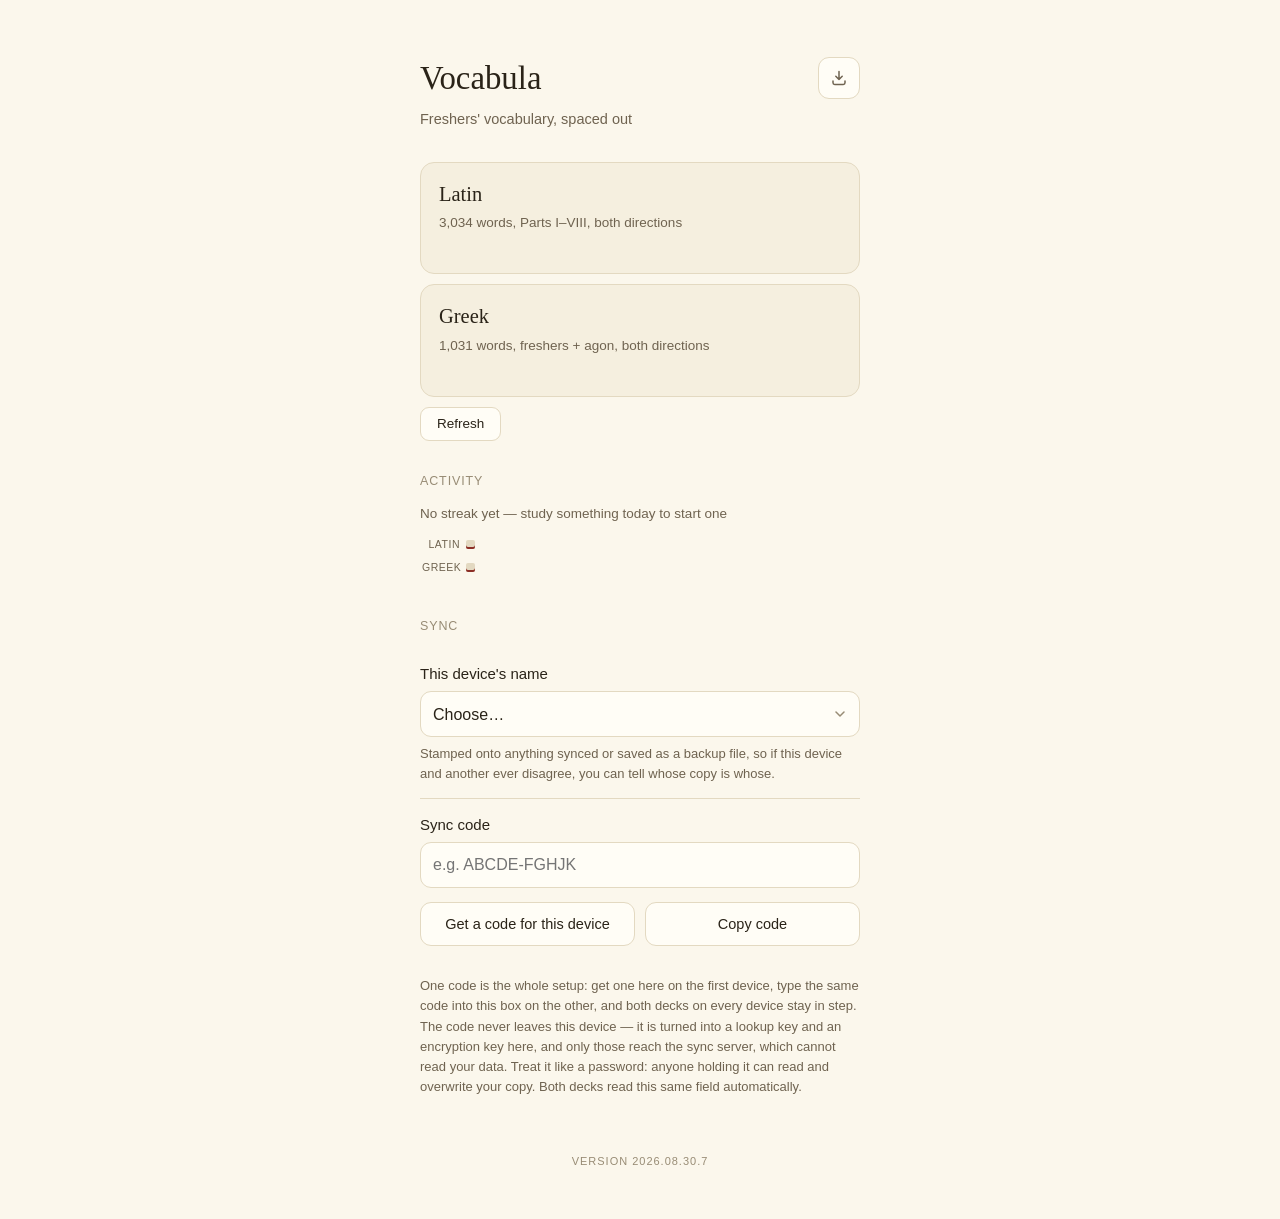
==== commit 28249eb7: "Add files via upload" ====
--- a/index.html
+++ b/index.html
@@ -12,7 +12,7 @@
 <link rel="apple-touch-icon" href="icon-180.png">
 <link rel="icon" href="icon-180.png">
 <title>Vocabula</title>
-<link rel="stylesheet" href="palettes.css?v=2026.08.30.6">
+<link rel="stylesheet" href="palettes.css?v=2026.08.30.7">
 <!-- Phase 2 (PHASE2_PLAN.md §2.1): the deck list itself, read by the script
      below instead of a hand-written DECKS array. 'self' added to script-src
      above for this -- the old 'unsafe-inline'-only policy blocks a real
@@ -30,7 +30,7 @@
      the version text you see has only ever been the hardcoded fallback,
      manually kept in step. Neither is new; both were just never caught
      because nothing before this session read this page's own console. -->
-<script src="decks/registry.js?v=2026.08.30.6"></script>
+<script src="decks/registry.js?v=2026.08.30.7"></script>
 <!-- shared.js and palettes.css carry ?v=<BUILD> from 2026.08.20.3, and the
      number must be bumped with BUILD (sec95c pins that it matches).
      Why: these two are the only files both pages load by a fixed name, and a
@@ -42,7 +42,7 @@
      in-app browser the same day (transferSize:0 on shared.js, currentStreak
      defined, avgMsPerRating not). The query makes each build's pair a
      distinct URL, so the two can never be mismatched again. -->
-<script src="shared.js?v=2026.08.30.6"></script>
+<script src="shared.js?v=2026.08.30.7"></script>
 <script>
 // The launcher's own chrome is always Vellum (fixed, not switchable -- see the
 // :root comment below); only light/dark follows the system. Stamped on <html>
@@ -231,7 +231,7 @@
   </div>
 </div>
 
-<a class="verlink" id="verLink" href="deck.html?deck=latin#changelog">Version 2026.08.30.6</a>
+<a class="verlink" id="verLink" href="deck.html?deck=latin#changelog">Version 2026.08.30.7</a>
 
 <script>
 // ---------- shared sync settings: the ONE place the sync code and this device's
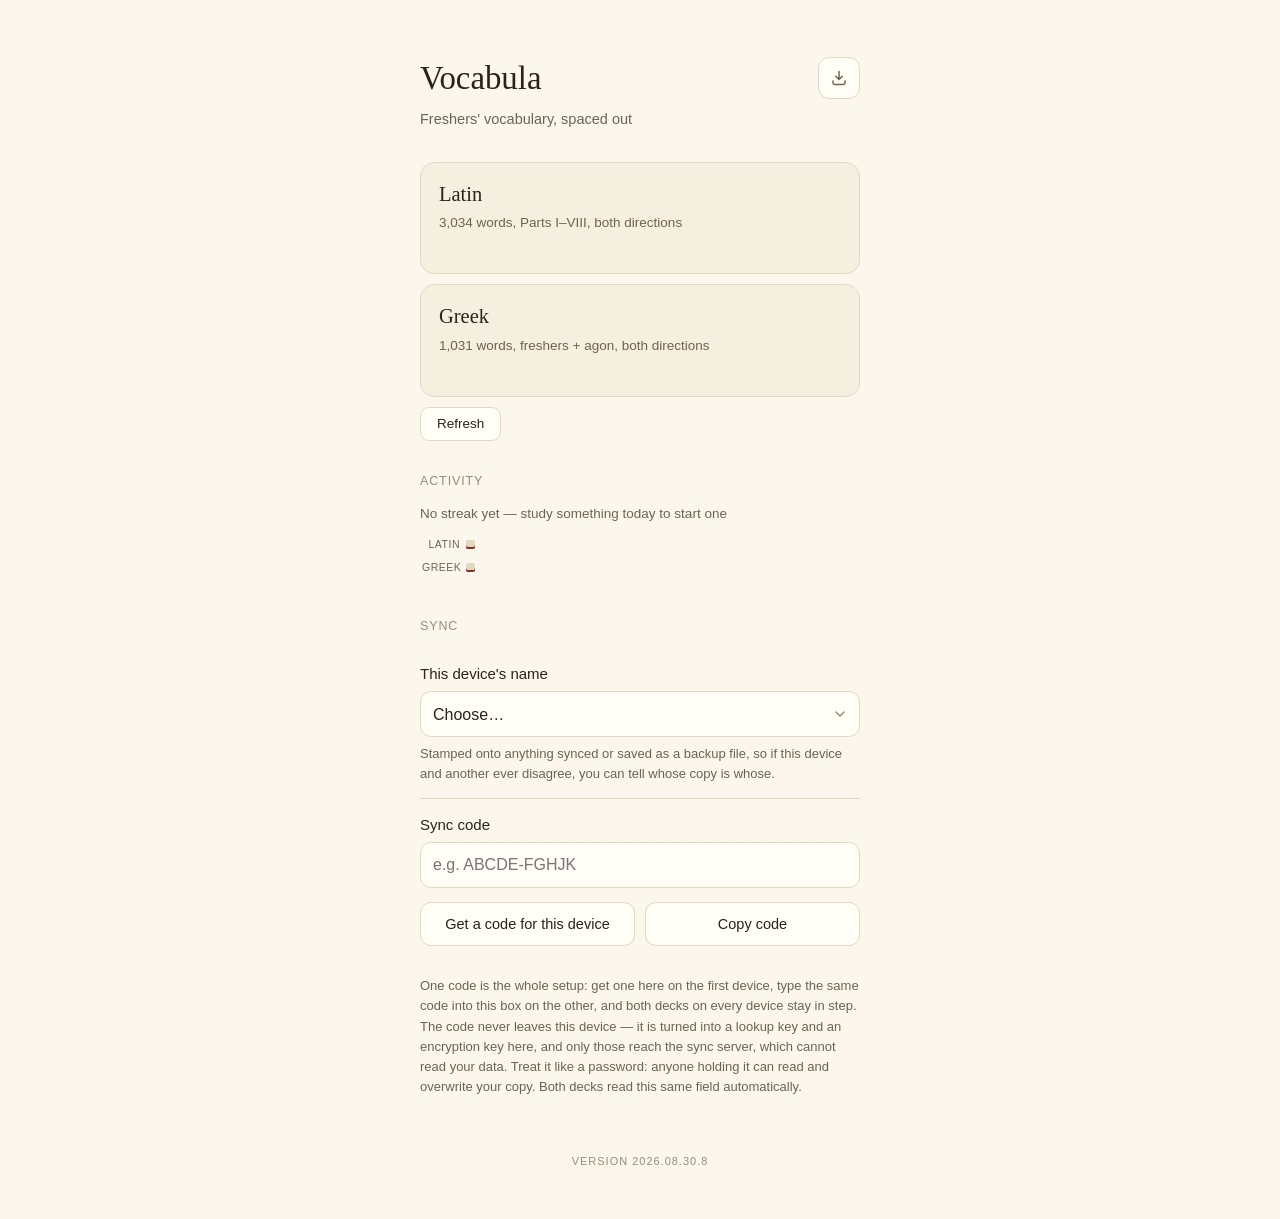
==== commit 687cf7ca: "Add files via upload" ====
--- a/index.html
+++ b/index.html
@@ -12,7 +12,7 @@
 <link rel="apple-touch-icon" href="icon-180.png">
 <link rel="icon" href="icon-180.png">
 <title>Vocabula</title>
-<link rel="stylesheet" href="palettes.css?v=2026.08.30.7">
+<link rel="stylesheet" href="palettes.css?v=2026.08.30.8">
 <!-- Phase 2 (PHASE2_PLAN.md §2.1): the deck list itself, read by the script
      below instead of a hand-written DECKS array. 'self' added to script-src
      above for this -- the old 'unsafe-inline'-only policy blocks a real
@@ -30,7 +30,7 @@
      the version text you see has only ever been the hardcoded fallback,
      manually kept in step. Neither is new; both were just never caught
      because nothing before this session read this page's own console. -->
-<script src="decks/registry.js?v=2026.08.30.7"></script>
+<script src="decks/registry.js?v=2026.08.30.8"></script>
 <!-- shared.js and palettes.css carry ?v=<BUILD> from 2026.08.20.3, and the
      number must be bumped with BUILD (sec95c pins that it matches).
      Why: these two are the only files both pages load by a fixed name, and a
@@ -42,7 +42,7 @@
      in-app browser the same day (transferSize:0 on shared.js, currentStreak
      defined, avgMsPerRating not). The query makes each build's pair a
      distinct URL, so the two can never be mismatched again. -->
-<script src="shared.js?v=2026.08.30.7"></script>
+<script src="shared.js?v=2026.08.30.8"></script>
 <script>
 // The launcher's own chrome is always Vellum (fixed, not switchable -- see the
 // :root comment below); only light/dark follows the system. Stamped on <html>
@@ -231,7 +231,7 @@
   </div>
 </div>
 
-<a class="verlink" id="verLink" href="deck.html?deck=latin#changelog">Version 2026.08.30.7</a>
+<a class="verlink" id="verLink" href="deck.html?deck=latin#changelog">Version 2026.08.30.8</a>
 
 <script>
 // ---------- shared sync settings: the ONE place the sync code and this device's
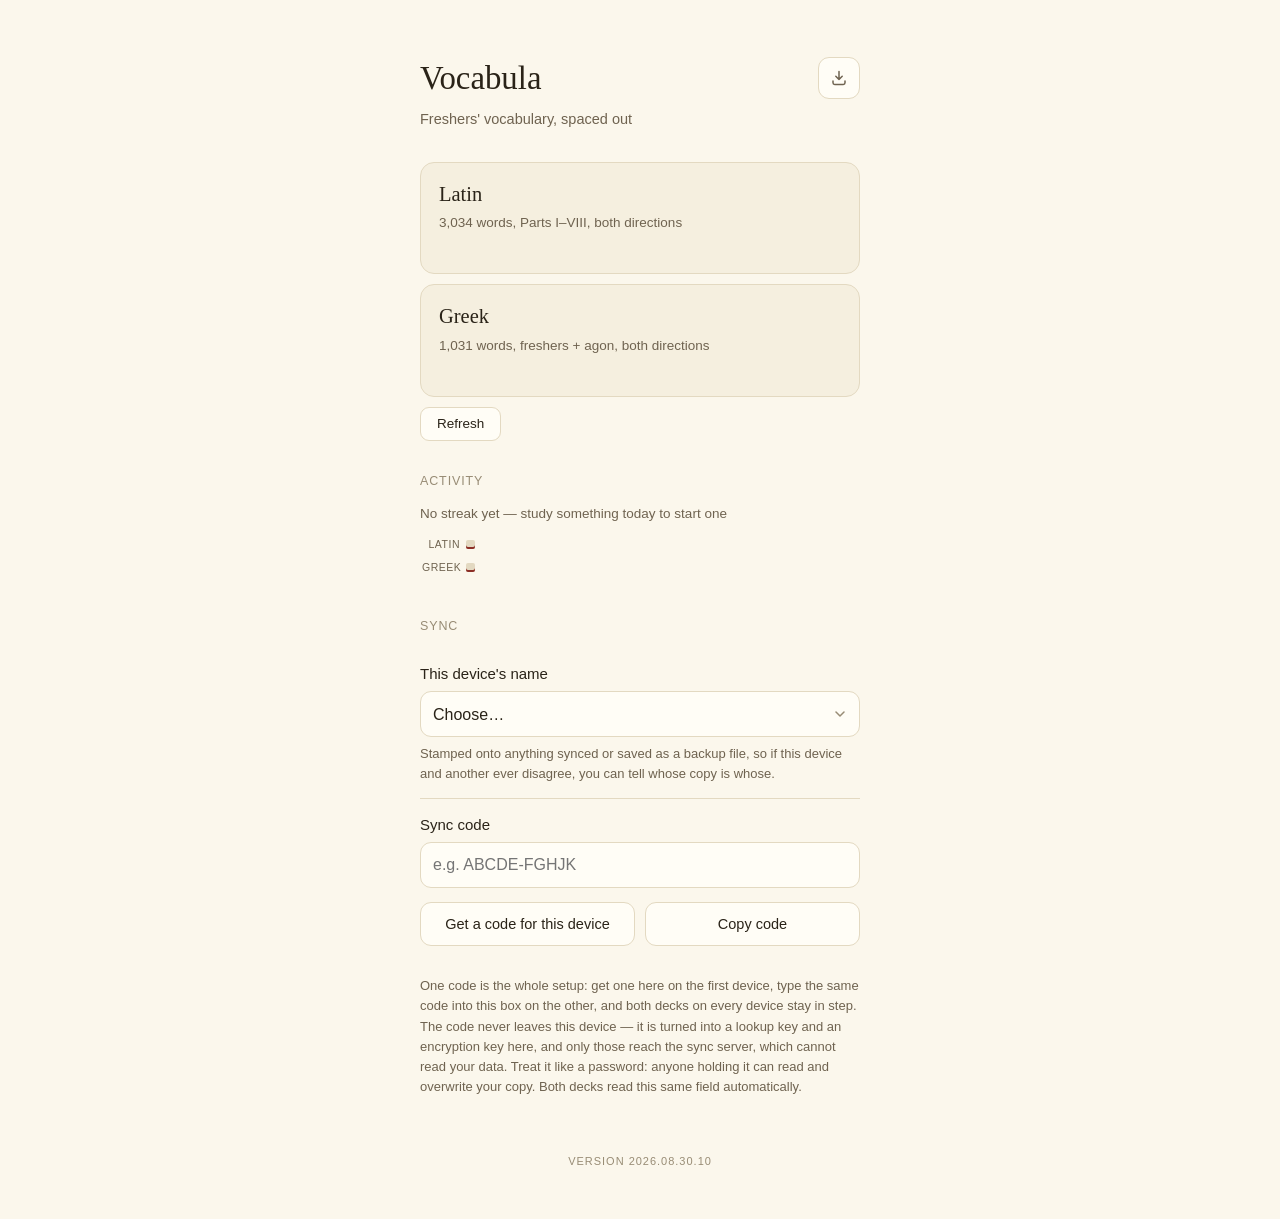
==== commit d0b39aad: "Add files via upload" ====
--- a/index.html
+++ b/index.html
@@ -12,7 +12,7 @@
 <link rel="apple-touch-icon" href="icon-180.png">
 <link rel="icon" href="icon-180.png">
 <title>Vocabula</title>
-<link rel="stylesheet" href="palettes.css?v=2026.08.30.8">
+<link rel="stylesheet" href="palettes.css?v=2026.08.30.10">
 <!-- Phase 2 (PHASE2_PLAN.md §2.1): the deck list itself, read by the script
      below instead of a hand-written DECKS array. 'self' added to script-src
      above for this -- the old 'unsafe-inline'-only policy blocks a real
@@ -30,7 +30,7 @@
      the version text you see has only ever been the hardcoded fallback,
      manually kept in step. Neither is new; both were just never caught
      because nothing before this session read this page's own console. -->
-<script src="decks/registry.js?v=2026.08.30.8"></script>
+<script src="decks/registry.js?v=2026.08.30.10"></script>
 <!-- shared.js and palettes.css carry ?v=<BUILD> from 2026.08.20.3, and the
      number must be bumped with BUILD (sec95c pins that it matches).
      Why: these two are the only files both pages load by a fixed name, and a
@@ -42,7 +42,7 @@
      in-app browser the same day (transferSize:0 on shared.js, currentStreak
      defined, avgMsPerRating not). The query makes each build's pair a
      distinct URL, so the two can never be mismatched again. -->
-<script src="shared.js?v=2026.08.30.8"></script>
+<script src="shared.js?v=2026.08.30.10"></script>
 <script>
 // The launcher's own chrome is always Vellum (fixed, not switchable -- see the
 // :root comment below); only light/dark follows the system. Stamped on <html>
@@ -231,7 +231,7 @@
   </div>
 </div>
 
-<a class="verlink" id="verLink" href="deck.html?deck=latin#changelog">Version 2026.08.30.8</a>
+<a class="verlink" id="verLink" href="deck.html?deck=latin#changelog">Version 2026.08.30.10</a>
 
 <script>
 // ---------- shared sync settings: the ONE place the sync code and this device's
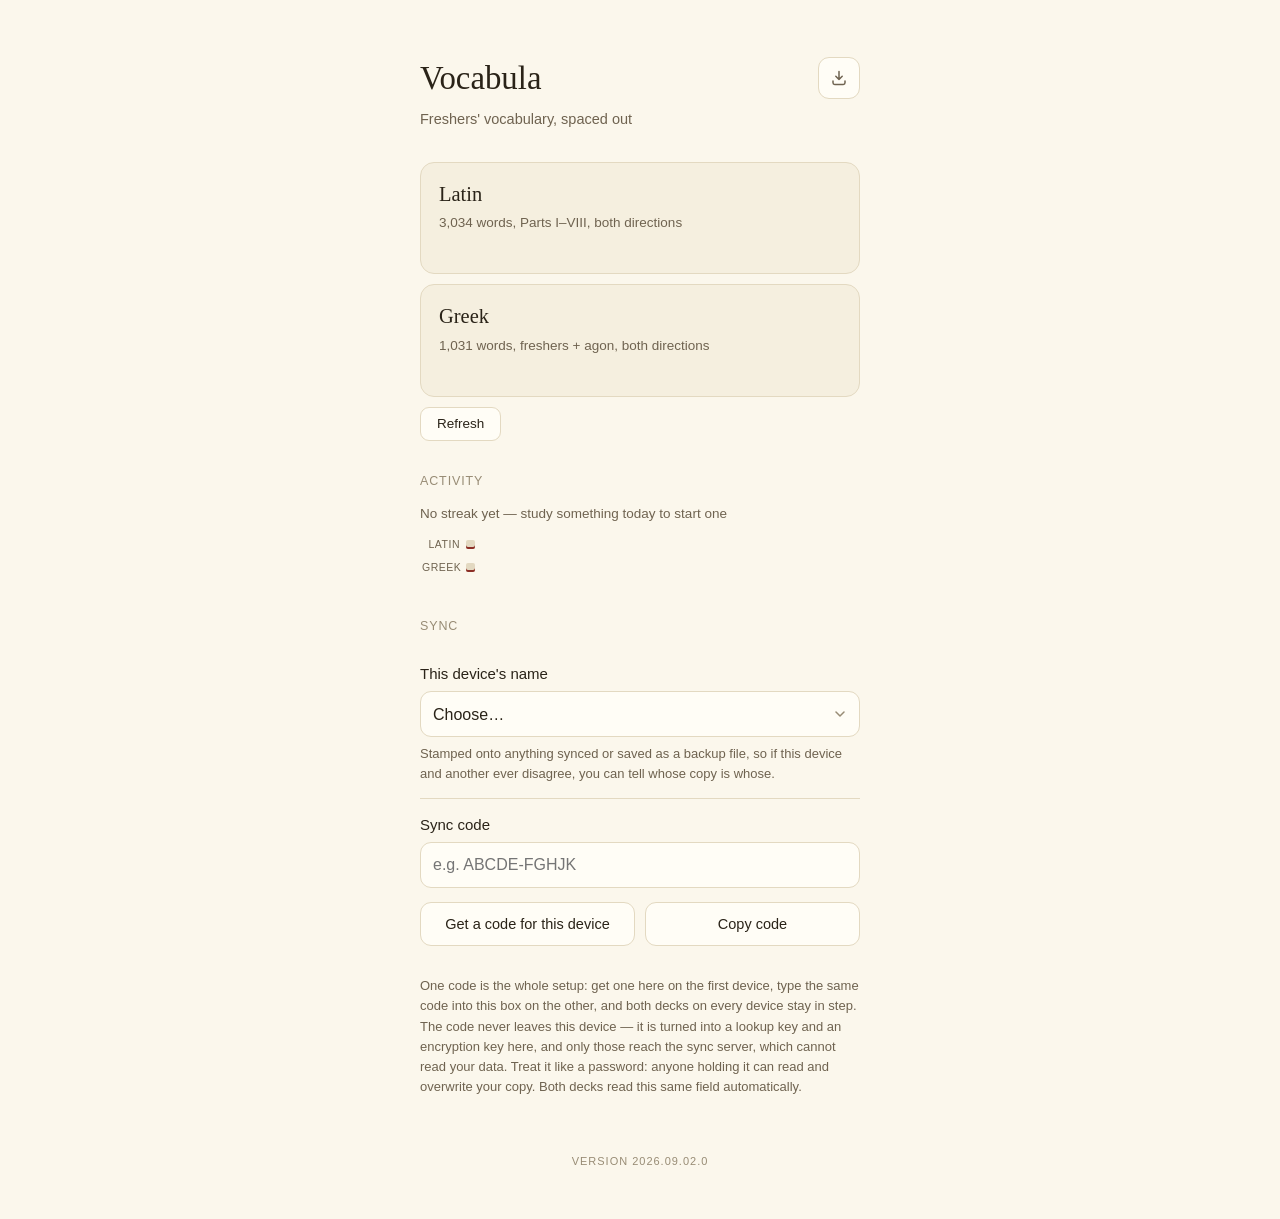
==== commit 924441c6: "Add files via upload" ====
--- a/index.html
+++ b/index.html
@@ -12,7 +12,7 @@
 <link rel="apple-touch-icon" href="icon-180.png">
 <link rel="icon" href="icon-180.png">
 <title>Vocabula</title>
-<link rel="stylesheet" href="palettes.css?v=2026.08.30.10">
+<link rel="stylesheet" href="palettes.css?v=2026.09.02.0">
 <!-- Phase 2 (PHASE2_PLAN.md §2.1): the deck list itself, read by the script
      below instead of a hand-written DECKS array. 'self' added to script-src
      above for this -- the old 'unsafe-inline'-only policy blocks a real
@@ -30,7 +30,7 @@
      the version text you see has only ever been the hardcoded fallback,
      manually kept in step. Neither is new; both were just never caught
      because nothing before this session read this page's own console. -->
-<script src="decks/registry.js?v=2026.08.30.10"></script>
+<script src="decks/registry.js?v=2026.09.02.0"></script>
 <!-- shared.js and palettes.css carry ?v=<BUILD> from 2026.08.20.3, and the
      number must be bumped with BUILD (sec95c pins that it matches).
      Why: these two are the only files both pages load by a fixed name, and a
@@ -42,7 +42,7 @@
      in-app browser the same day (transferSize:0 on shared.js, currentStreak
      defined, avgMsPerRating not). The query makes each build's pair a
      distinct URL, so the two can never be mismatched again. -->
-<script src="shared.js?v=2026.08.30.10"></script>
+<script src="shared.js?v=2026.09.02.0"></script>
 <script>
 // The launcher's own chrome is always Vellum (fixed, not switchable -- see the
 // :root comment below); only light/dark follows the system. Stamped on <html>
@@ -231,7 +231,7 @@
   </div>
 </div>
 
-<a class="verlink" id="verLink" href="deck.html?deck=latin#changelog">Version 2026.08.30.10</a>
+<a class="verlink" id="verLink" href="deck.html?deck=latin#changelog">Version 2026.09.02.0</a>
 
 <script>
 // ---------- shared sync settings: the ONE place the sync code and this device's
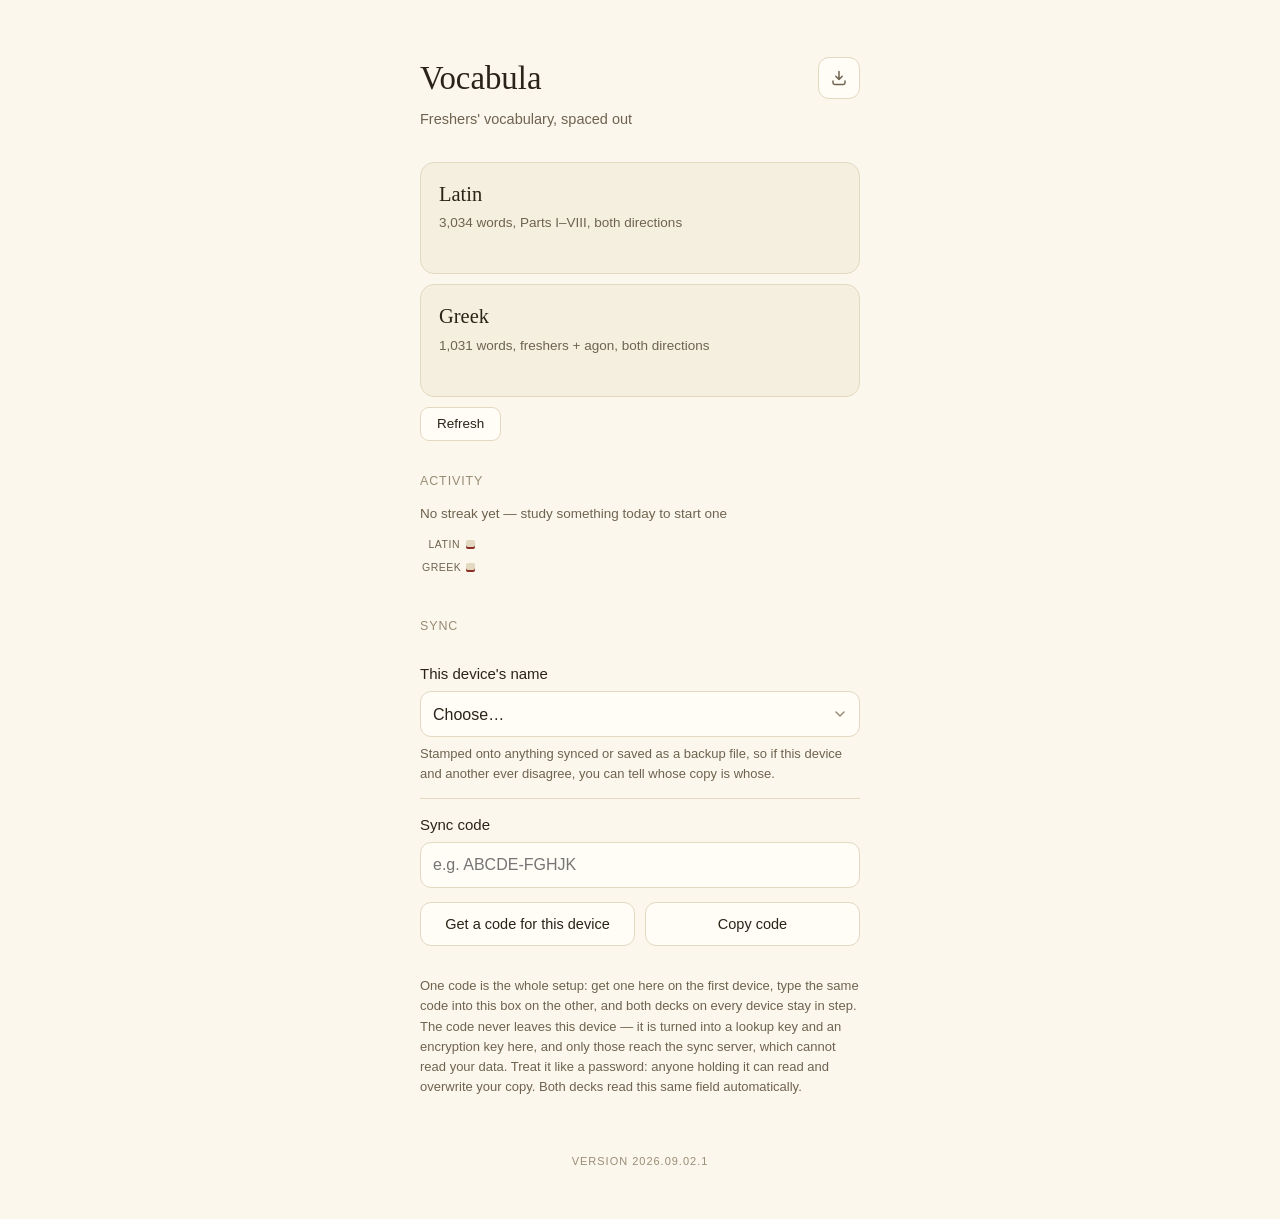
==== commit b40561a8: "Add files via upload" ====
--- a/index.html
+++ b/index.html
@@ -12,7 +12,7 @@
 <link rel="apple-touch-icon" href="icon-180.png">
 <link rel="icon" href="icon-180.png">
 <title>Vocabula</title>
-<link rel="stylesheet" href="palettes.css?v=2026.09.02.0">
+<link rel="stylesheet" href="palettes.css?v=2026.09.02.1">
 <!-- Phase 2 (PHASE2_PLAN.md §2.1): the deck list itself, read by the script
      below instead of a hand-written DECKS array. 'self' added to script-src
      above for this -- the old 'unsafe-inline'-only policy blocks a real
@@ -30,7 +30,7 @@
      the version text you see has only ever been the hardcoded fallback,
      manually kept in step. Neither is new; both were just never caught
      because nothing before this session read this page's own console. -->
-<script src="decks/registry.js?v=2026.09.02.0"></script>
+<script src="decks/registry.js?v=2026.09.02.1"></script>
 <!-- shared.js and palettes.css carry ?v=<BUILD> from 2026.08.20.3, and the
      number must be bumped with BUILD (sec95c pins that it matches).
      Why: these two are the only files both pages load by a fixed name, and a
@@ -42,7 +42,7 @@
      in-app browser the same day (transferSize:0 on shared.js, currentStreak
      defined, avgMsPerRating not). The query makes each build's pair a
      distinct URL, so the two can never be mismatched again. -->
-<script src="shared.js?v=2026.09.02.0"></script>
+<script src="shared.js?v=2026.09.02.1"></script>
 <script>
 // The launcher's own chrome is always Vellum (fixed, not switchable -- see the
 // :root comment below); only light/dark follows the system. Stamped on <html>
@@ -231,7 +231,7 @@
   </div>
 </div>
 
-<a class="verlink" id="verLink" href="deck.html?deck=latin#changelog">Version 2026.09.02.0</a>
+<a class="verlink" id="verLink" href="deck.html?deck=latin#changelog">Version 2026.09.02.1</a>
 
 <script>
 // ---------- shared sync settings: the ONE place the sync code and this device's
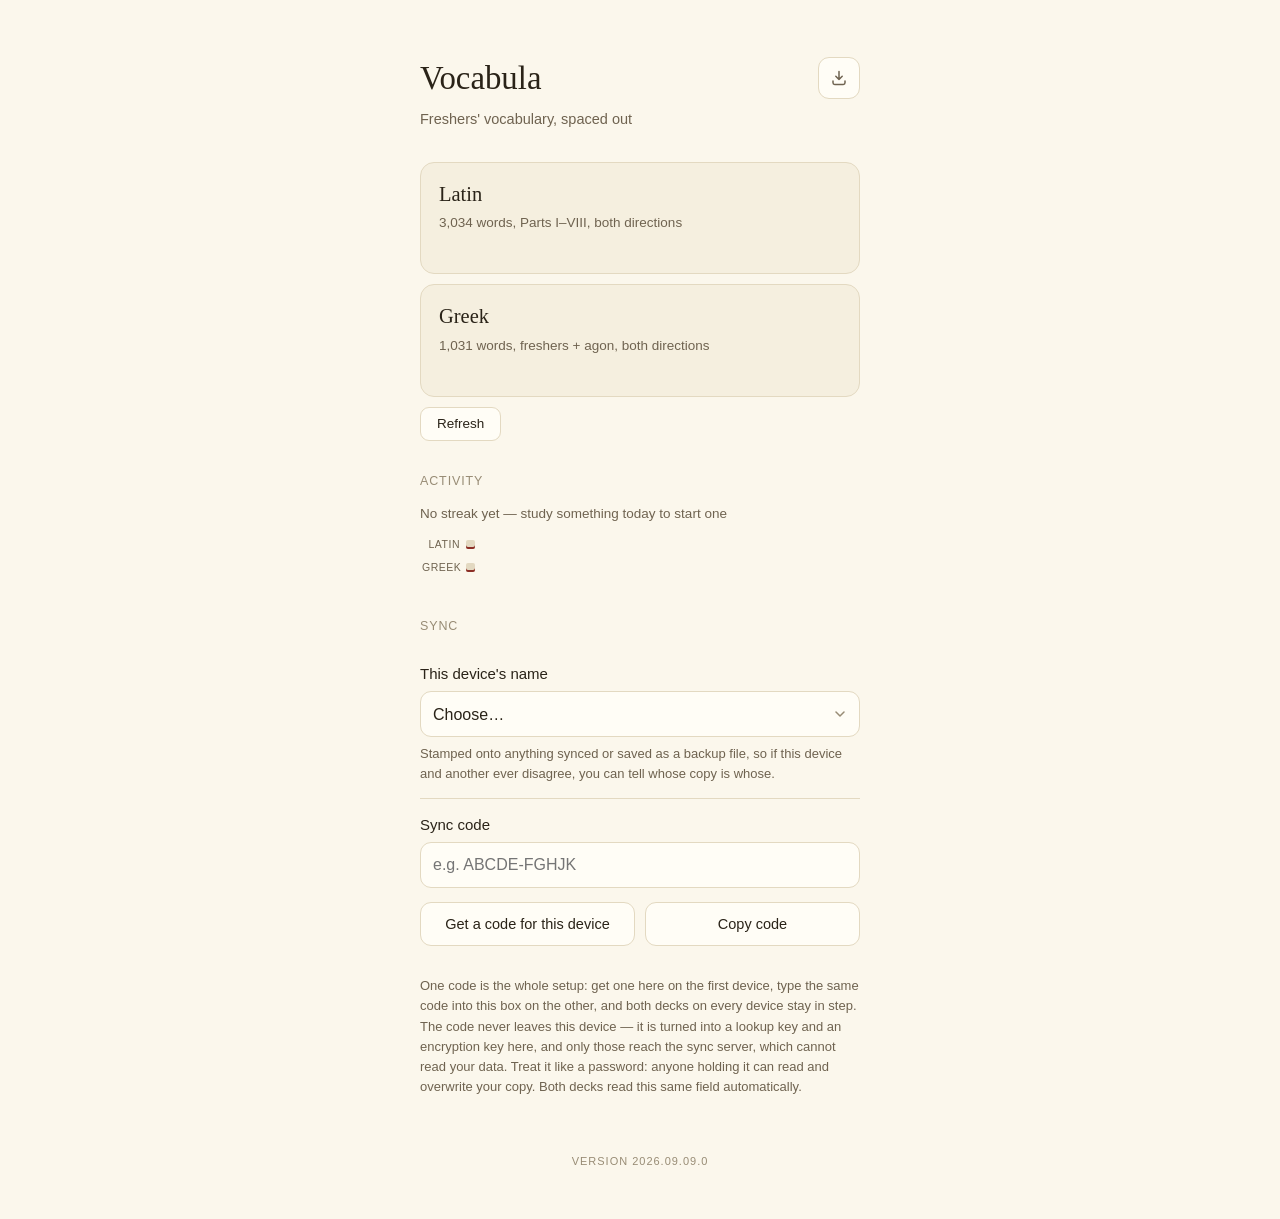
==== commit 35afacf8: "Add files via upload" ====
--- a/index.html
+++ b/index.html
@@ -12,7 +12,7 @@
 <link rel="apple-touch-icon" href="icon-180.png">
 <link rel="icon" href="icon-180.png">
 <title>Vocabula</title>
-<link rel="stylesheet" href="palettes.css?v=2026.09.02.1">
+<link rel="stylesheet" href="palettes.css?v=2026.09.09.0">
 <!-- Phase 2 (PHASE2_PLAN.md §2.1): the deck list itself, read by the script
      below instead of a hand-written DECKS array. 'self' added to script-src
      above for this -- the old 'unsafe-inline'-only policy blocks a real
@@ -30,7 +30,7 @@
      the version text you see has only ever been the hardcoded fallback,
      manually kept in step. Neither is new; both were just never caught
      because nothing before this session read this page's own console. -->
-<script src="decks/registry.js?v=2026.09.02.1"></script>
+<script src="decks/registry.js?v=2026.09.09.0"></script>
 <!-- shared.js and palettes.css carry ?v=<BUILD> from 2026.08.20.3, and the
      number must be bumped with BUILD (sec95c pins that it matches).
      Why: these two are the only files both pages load by a fixed name, and a
@@ -42,7 +42,7 @@
      in-app browser the same day (transferSize:0 on shared.js, currentStreak
      defined, avgMsPerRating not). The query makes each build's pair a
      distinct URL, so the two can never be mismatched again. -->
-<script src="shared.js?v=2026.09.02.1"></script>
+<script src="shared.js?v=2026.09.09.0"></script>
 <script>
 // The launcher's own chrome is always Vellum (fixed, not switchable -- see the
 // :root comment below); only light/dark follows the system. Stamped on <html>
@@ -231,7 +231,7 @@
   </div>
 </div>
 
-<a class="verlink" id="verLink" href="deck.html?deck=latin#changelog">Version 2026.09.02.1</a>
+<a class="verlink" id="verLink" href="deck.html?deck=latin#changelog">Version 2026.09.09.0</a>
 
 <script>
 // ---------- shared sync settings: the ONE place the sync code and this device's
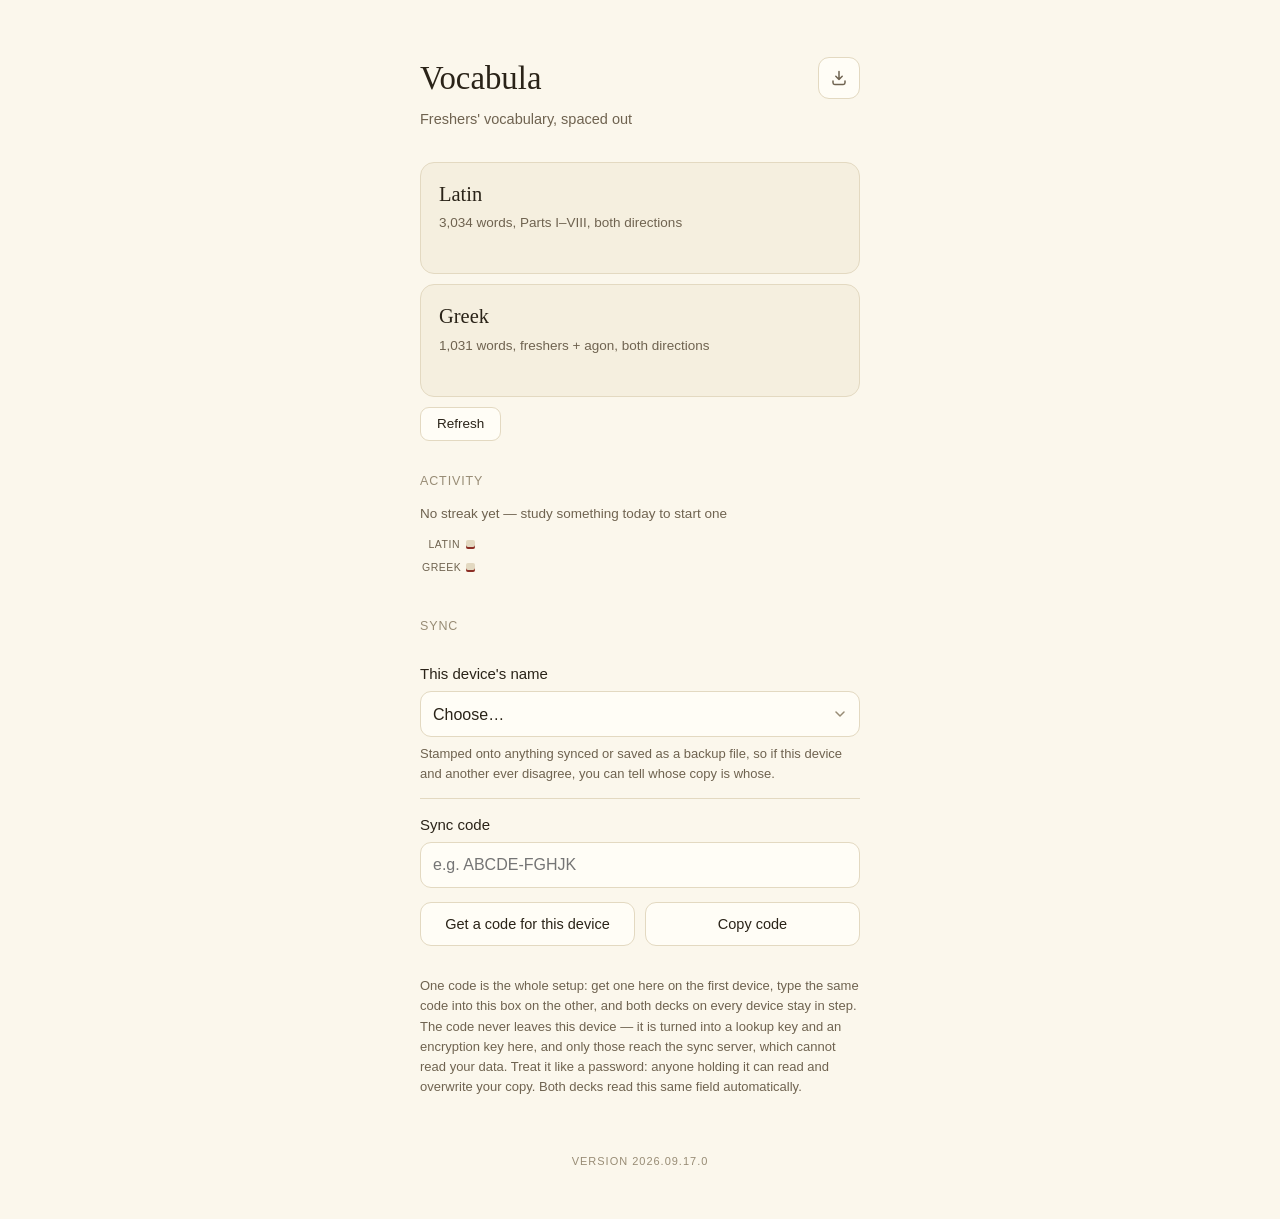
==== commit 5046a8fa: "Publish build 2026.09.17.0" ====
--- a/index.html
+++ b/index.html
@@ -12,7 +12,7 @@
 <link rel="apple-touch-icon" href="icon-180.png">
 <link rel="icon" href="icon-180.png">
 <title>Vocabula</title>
-<link rel="stylesheet" href="palettes.css?v=2026.09.09.0">
+<link rel="stylesheet" href="palettes.css?v=2026.09.17.0">
 <!-- Phase 2 (PHASE2_PLAN.md §2.1): the deck list itself, read by the script
      below instead of a hand-written DECKS array. 'self' added to script-src
      above for this -- the old 'unsafe-inline'-only policy blocks a real
@@ -30,7 +30,7 @@
      the version text you see has only ever been the hardcoded fallback,
      manually kept in step. Neither is new; both were just never caught
      because nothing before this session read this page's own console. -->
-<script src="decks/registry.js?v=2026.09.09.0"></script>
+<script src="decks/registry.js?v=2026.09.17.0"></script>
 <!-- shared.js and palettes.css carry ?v=<BUILD> from 2026.08.20.3, and the
      number must be bumped with BUILD (sec95c pins that it matches).
      Why: these two are the only files both pages load by a fixed name, and a
@@ -42,7 +42,7 @@
      in-app browser the same day (transferSize:0 on shared.js, currentStreak
      defined, avgMsPerRating not). The query makes each build's pair a
      distinct URL, so the two can never be mismatched again. -->
-<script src="shared.js?v=2026.09.09.0"></script>
+<script src="shared.js?v=2026.09.17.0"></script>
 <script>
 // The launcher's own chrome is always Vellum (fixed, not switchable -- see the
 // :root comment below); only light/dark follows the system. Stamped on <html>
@@ -54,6 +54,12 @@
 })();
 </script>
 <style>
+/* Hidden means hidden (2026.09.14.0) -- the same rule as deck.html, for the
+   same reason: the browser's own rule for the hidden attribute sits at the
+   bottom of the cascade, so any display: set below would beat it. deck.html's
+   tie bar was drawn on every screen for a week that way. #fDeviceOther is
+   the one element this page shows and hides with the attribute. */
+[hidden]{display:none!important}
 :root{
   --serif:"Palatino","Palatino Linotype","Book Antiqua",Georgia,serif;
   --sans:-apple-system,BlinkMacSystemFont,"SF Pro Text","Helvetica Neue",Arial,sans-serif;
@@ -231,7 +237,7 @@
   </div>
 </div>
 
-<a class="verlink" id="verLink" href="deck.html?deck=latin#changelog">Version 2026.09.09.0</a>
+<a class="verlink" id="verLink" href="deck.html?deck=latin#changelog">Version 2026.09.17.0</a>
 
 <script>
 // ---------- shared sync settings: the ONE place the sync code and this device's
